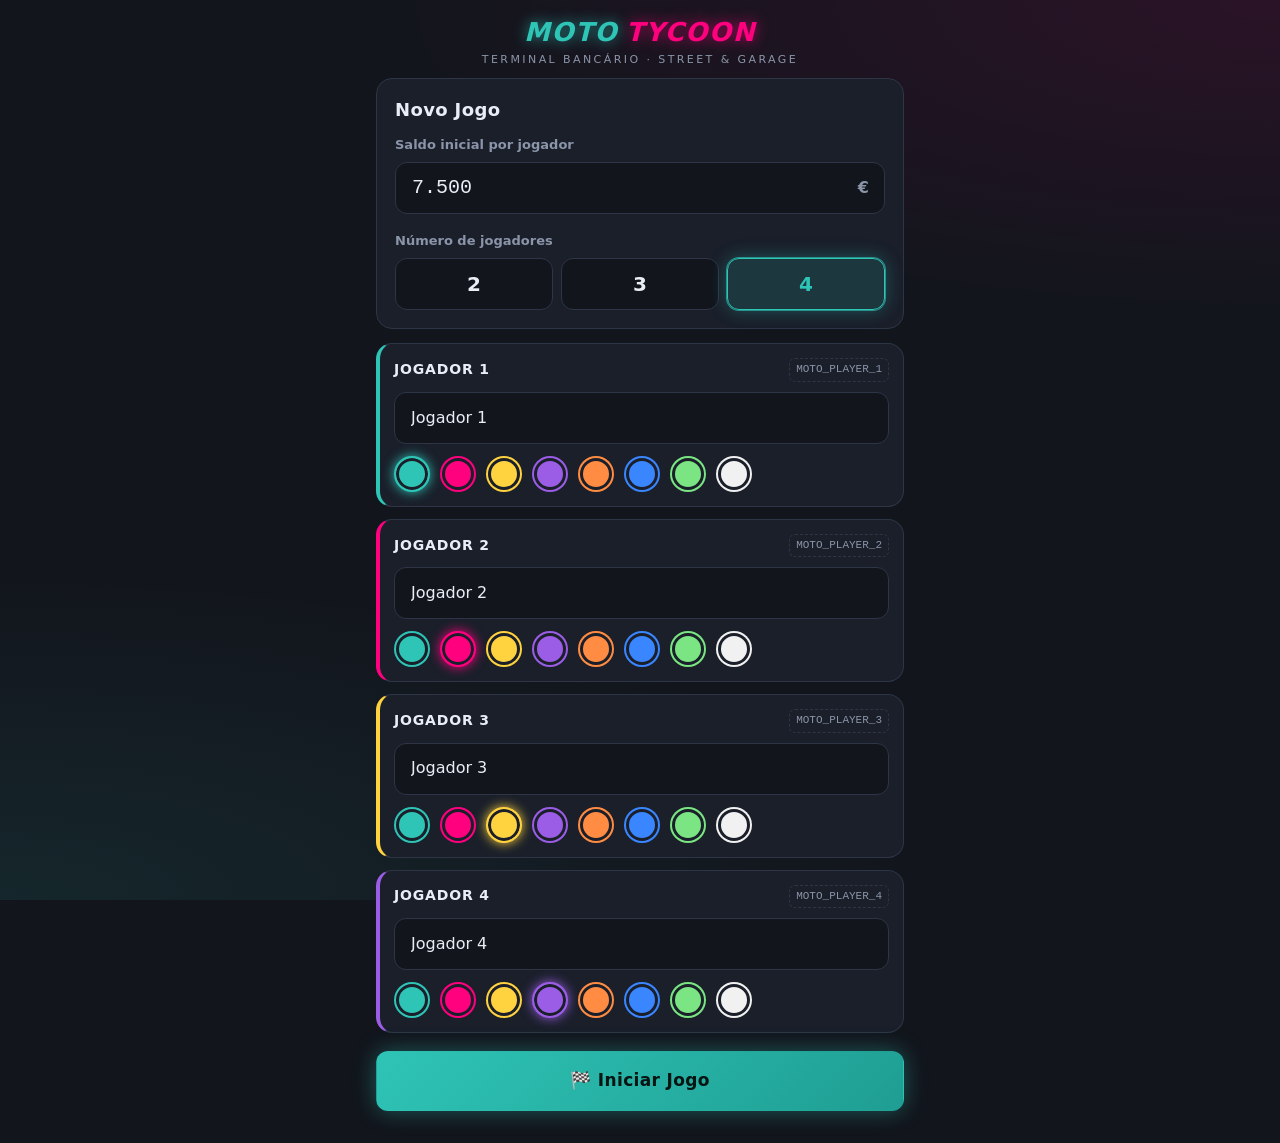
==== index.html @ 23cde9ef "First" ====
<!doctype html>
<html lang="pt-PT">
<head>
  <meta charset="utf-8">
  <meta name="viewport" content="width=device-width, initial-scale=1, viewport-fit=cover">
  <meta name="theme-color" content="#12151c">
  <meta name="apple-mobile-web-app-capable" content="yes">
  <meta name="apple-mobile-web-app-status-bar-style" content="black-translucent">
  <title>MOTO TYCOON · Banqueiro</title>
  <link rel="manifest" href="manifest.webmanifest">
  <link rel="icon" href="icon.svg" type="image/svg+xml">
  <link rel="stylesheet" href="style.css">
  <script src="vendor/html5-qrcode.min.js" defer></script>
  <script src="app.js" defer></script>
</head>
<body>
  <header class="topbar">
    <div class="brand">
      <span class="brand-title"><span class="brand-moto">MOTO</span><span class="brand-tycoon">TYCOON</span></span>
      <span class="brand-sub">Terminal Bancário · Street &amp; Garage</span>
    </div>
  </header>

  <!-- ============ CONFIGURAÇÃO DO JOGO ============ -->
  <main id="setupView" class="view" hidden>
    <section class="card">
      <h2 class="card-title">Novo Jogo</h2>
      <label class="field">
        <span class="field-label">Saldo inicial por jogador</span>
        <span class="input-money">
          <input id="setupBalance" type="text" inputmode="numeric" autocomplete="off" value="7.500">
          <span class="input-suffix">€</span>
        </span>
      </label>
      <div class="field">
        <span class="field-label">Número de jogadores</span>
        <div id="setupCount" class="segmented" role="radiogroup">
          <button type="button" data-count="2">2</button>
          <button type="button" data-count="3">3</button>
          <button type="button" data-count="4">4</button>
        </div>
      </div>
    </section>

    <div id="setupPlayers" class="setup-players"></div>

    <button id="startGameBtn" type="button" class="btn btn-primary btn-xl">🏁 Iniciar Jogo</button>
  </main>

  <!-- ============ JOGO ============ -->
  <main id="gameView" class="view" hidden>
    <nav class="tabs" role="tablist">
      <button type="button" class="tab" role="tab" data-tab="bank" aria-selected="true">🏦 Banco</button>
      <button type="button" class="tab" role="tab" data-tab="auction" aria-selected="false">🔨 Leilão</button>
      <button type="button" class="tab" role="tab" data-tab="history" aria-selected="false">📜 Histórico</button>
    </nav>

    <!-- Banco -->
    <section id="tab-bank" class="tab-panel" role="tabpanel">
      <button id="scanBtn" type="button" class="btn btn-scan">
        <span class="scan-icon" aria-hidden="true"></span>
        LER CARTÃO
      </button>

      <div id="playerGrid" class="player-grid"></div>

      <div class="section-head">
        <h3 class="section-title">Últimas transações</h3>
        <button type="button" class="link-btn" data-goto="history">Ver tudo →</button>
      </div>
      <ul id="recentLog" class="log"></ul>
    </section>

    <!-- Leilão -->
    <section id="tab-auction" class="tab-panel" role="tabpanel" hidden>
      <form id="auctionForm" class="card" autocomplete="off" onsubmit="return false">
        <h2 class="card-title">Calculadora de Venda / Leilão</h2>

        <label class="field">
          <span class="field-label">1 · Preço base da mota</span>
          <span class="input-money">
            <input id="aucBase" type="text" inputmode="numeric" placeholder="ex: 9.000">
            <span class="input-suffix">€</span>
          </span>
        </label>

        <fieldset class="field">
          <legend class="field-label">2 · Avaria 1</legend>
          <div id="aucDmg1" class="choice-grid cols-2"></div>
        </fieldset>

        <fieldset class="field">
          <legend class="field-label">3 · Avaria 2</legend>
          <div id="aucDmg2" class="choice-grid cols-2"></div>
        </fieldset>

        <fieldset class="field">
          <legend class="field-label">4 · Resultado dos dados no leilão</legend>
          <div id="aucMarket" class="choice-grid"></div>
        </fieldset>

        <div class="field">
          <span class="field-label">5 · Bónus / desconto extra (opcional)</span>
          <div class="stepper">
            <button type="button" class="btn btn-ghost" data-bonus-step="-5">−5</button>
            <span class="input-money">
              <input id="aucBonus" type="number" inputmode="numeric" step="5" min="-100" max="200" value="0">
              <span class="input-suffix">%</span>
            </span>
            <button type="button" class="btn btn-ghost" data-bonus-step="5">+5</button>
          </div>
          <div id="aucBonusPresets" class="chips"></div>
        </div>

        <div class="breakdown">
          <div><span>Preço base</span><strong id="bdBase">0 €</strong></div>
          <div><span>Avarias</span><strong id="bdDamage">0%</strong></div>
          <div><span>Valor ajustado</span><strong id="bdAdjusted">0 €</strong></div>
          <div><span>Leilão + bónus</span><strong id="bdFactor">× 1,00</strong></div>
        </div>
        <button id="aucClear" type="button" class="link-btn">Limpar calculadora</button>
      </form>

      <div class="result-card">
        <span class="result-label">Valor final de venda</span>
        <output id="aucFinal" class="result-value">0 €</output>
        <button id="aucCreditBtn" type="button" class="btn btn-primary btn-xl" disabled>
          📷 Creditar este Valor ao Jogador
        </button>
      </div>
    </section>

    <!-- Histórico -->
    <section id="tab-history" class="tab-panel" role="tabpanel" hidden>
      <div class="section-head">
        <h3 class="section-title">Histórico de transações</h3>
        <button id="undoBtn" type="button" class="btn btn-ghost btn-sm">↶ Anular última</button>
      </div>
      <ul id="fullLog" class="log"></ul>

      <button id="resetBtn" type="button" class="btn btn-danger btn-xl">⟲ Reiniciar Jogo</button>
    </section>
  </main>

  <!-- ============ FICHA DO JOGADOR ============ -->
  <dialog id="playerModal" class="sheet">
    <div class="sheet-head">
      <span id="pmPawn" class="pawn pawn-lg"></span>
      <div class="sheet-head-text">
        <h2 id="pmName"></h2>
        <small id="pmCode"></small>
      </div>
      <button type="button" class="icon-btn" data-close aria-label="Fechar">✕</button>
    </div>

    <div class="balance-box">
      <span class="balance-label">Saldo atual</span>
      <strong id="pmBalance" class="balance-value">0 €</strong>
      <span id="pmDelta" class="balance-delta"></span>
    </div>

    <div id="pmQuick" class="quick-actions"></div>

    <div class="custom-amount">
      <span class="field-label">Valor personalizado</span>
      <span class="input-money input-lg">
        <input id="pmAmount" type="text" inputmode="numeric" placeholder="0">
        <span class="input-suffix">€</span>
      </span>
      <div id="pmChips" class="chips chips-fill"></div>
      <input id="pmReason" class="input-plain" type="text" placeholder="Motivo (opcional) — ex: Compra de mota" maxlength="60">
      <div class="btn-row">
        <button id="pmSub" type="button" class="btn btn-minus btn-xl">− Subtrair</button>
        <button id="pmAdd" type="button" class="btn btn-plus btn-xl">+ Adicionar</button>
      </div>
    </div>
  </dialog>

  <!-- ============ SCANNER ============ -->
  <dialog id="scanModal" class="sheet">
    <div class="sheet-head">
      <div class="sheet-head-text">
        <h2 id="scanTitle">Ler Cartão</h2>
        <small id="scanSubtitle">Aponta a câmara para o QR Code do cartão</small>
      </div>
      <button type="button" class="icon-btn" data-close aria-label="Fechar">✕</button>
    </div>
    <div class="reader-wrap">
      <div id="reader"></div>
    </div>
    <p id="scanMsg" class="scan-msg"></p>
    <div class="manual-pick">
      <span class="field-label">Sem câmara? Escolhe o jogador manualmente:</span>
      <div id="scanManual" class="chips chips-fill"></div>
    </div>
  </dialog>

  <!-- ============ CONFIRMAÇÃO ============ -->
  <dialog id="confirmModal" class="sheet sheet-small">
    <form method="dialog">
      <h2 id="confirmTitle" class="confirm-title"></h2>
      <p id="confirmMsg" class="confirm-msg"></p>
      <div class="btn-row">
        <button value="cancel" class="btn btn-ghost btn-xl">Cancelar</button>
        <button id="confirmOk" value="ok" class="btn btn-danger btn-xl">Confirmar</button>
      </div>
    </form>
  </dialog>

  <div id="toast" class="toast" role="status" aria-live="polite"></div>
</body>
</html>
---- style.css ----
/* =========================================================
   MOTO TYCOON · Terminal Bancário — Dark Neon (mobile-first)
   ========================================================= */

:root {
  --bg: #12151c;
  --surface: #1a1f2a;
  --surface-2: #222937;
  --border: #2d3547;
  --text: #e9eef6;
  --muted: #8b95a9;

  --cyan: #2ec4b6;
  --cyan-soft: rgba(46, 196, 182, 0.14);
  --magenta: #ff007f;
  --magenta-soft: rgba(255, 0, 127, 0.14);

  --dmg-orange: #ff8c42;
  --dmg-yellow: #ffd23f;
  --dmg-red: #ff3b3b;

  --glow-cyan: 0 0 0 1px rgba(46, 196, 182, 0.65), 0 0 18px rgba(46, 196, 182, 0.35);
  --glow-magenta: 0 0 0 1px rgba(255, 0, 127, 0.65), 0 0 18px rgba(255, 0, 127, 0.35);

  --radius: 16px;
  --radius-sm: 12px;
  --gutter: 16px;
  --font: system-ui, -apple-system, "Segoe UI", Roboto, "Helvetica Neue", Arial, sans-serif;
  --font-num: ui-monospace, "SF Mono", "Cascadia Mono", "Roboto Mono", Menlo, Consolas, monospace;
}

* { box-sizing: border-box; }
[hidden] { display: none !important; }

html { -webkit-text-size-adjust: 100%; }

body {
  margin: 0;
  min-height: 100dvh;
  background:
    radial-gradient(120% 60% at 100% 0%, rgba(255, 0, 127, 0.10), transparent 60%),
    radial-gradient(120% 60% at 0% 100%, rgba(46, 196, 182, 0.10), transparent 60%),
    var(--bg);
  background-attachment: fixed;
  color: var(--text);
  font-family: var(--font);
  font-size: 16px;
  line-height: 1.4;
  -webkit-tap-highlight-color: transparent;
  padding-bottom: env(safe-area-inset-bottom);
}

button, input { font: inherit; color: inherit; }
button { cursor: pointer; }
h1, h2, h3 { margin: 0; }

/* ---------- Topbar ---------- */
.topbar {
  padding: calc(env(safe-area-inset-top) + 14px) var(--gutter) 10px;
  text-align: center;
}
.brand { display: flex; flex-direction: column; align-items: center; gap: 2px; }
.brand-title {
  font-size: 26px;
  font-weight: 900;
  font-style: italic;
  letter-spacing: 0.06em;
}
.brand-moto { color: var(--cyan); text-shadow: 0 0 14px rgba(46, 196, 182, 0.7); }
.brand-tycoon { color: var(--magenta); text-shadow: 0 0 14px rgba(255, 0, 127, 0.7); margin-left: 0.3em; }
.brand-sub {
  font-size: 11px;
  letter-spacing: 0.22em;
  text-transform: uppercase;
  color: var(--muted);
}

/* ---------- Layout ---------- */
.view {
  width: 100%;
  max-width: 560px;
  margin: 0 auto;
  padding: 0 var(--gutter) 32px;
}

.card {
  background: var(--surface);
  border: 1px solid var(--border);
  border-radius: var(--radius);
  padding: 18px;
  margin-bottom: 14px;
}
.card-title {
  font-size: 18px;
  margin-bottom: 14px;
  letter-spacing: 0.02em;
}

.section-head {
  display: flex;
  align-items: center;
  justify-content: space-between;
  gap: 12px;
  margin: 22px 0 10px;
}
.section-title {
  font-size: 13px;
  font-weight: 700;
  text-transform: uppercase;
  letter-spacing: 0.14em;
  color: var(--muted);
}

/* ---------- Fields ---------- */
.field { display: block; border: 0; padding: 0; margin: 0 0 18px; min-width: 0; }
.field:last-child { margin-bottom: 0; }
.field-label {
  display: block;
  font-size: 13px;
  font-weight: 600;
  color: var(--muted);
  margin-bottom: 8px;
  padding: 0;
}

.input-money {
  position: relative;
  display: flex;
  align-items: center;
  flex: 1;
}
.input-money input,
.input-plain {
  width: 100%;
  min-height: 52px;
  padding: 0 44px 0 16px;
  background: var(--bg);
  border: 1px solid var(--border);
  border-radius: var(--radius-sm);
  font-size: 20px;
  font-family: var(--font-num);
  font-variant-numeric: tabular-nums;
  outline: none;
  transition: border-color 0.15s, box-shadow 0.15s;
}
.input-plain { font-family: var(--font); font-size: 16px; padding-right: 16px; }
.input-money input:focus,
.input-plain:focus { border-color: var(--cyan); box-shadow: var(--glow-cyan); }
.input-suffix {
  position: absolute;
  right: 16px;
  color: var(--muted);
  font-weight: 700;
  pointer-events: none;
}
.input-lg input { min-height: 64px; font-size: 30px; text-align: center; padding-left: 44px; }

input[type="number"]::-webkit-inner-spin-button,
input[type="number"]::-webkit-outer-spin-button { -webkit-appearance: none; margin: 0; }
input[type="number"] { -moz-appearance: textfield; appearance: textfield; }

.shake { animation: shake 0.35s; }
@keyframes shake {
  20%, 60% { transform: translateX(-6px); }
  40%, 80% { transform: translateX(6px); }
}

/* ---------- Buttons ---------- */
.btn {
  display: inline-flex;
  align-items: center;
  justify-content: center;
  gap: 8px;
  min-height: 48px;
  padding: 0 18px;
  border: 1px solid var(--border);
  border-radius: var(--radius-sm);
  background: var(--surface-2);
  font-weight: 700;
  letter-spacing: 0.02em;
  transition: transform 0.08s, box-shadow 0.15s, background 0.15s, opacity 0.15s;
  user-select: none;
}
.btn:active { transform: scale(0.97); }
.btn:disabled { opacity: 0.35; pointer-events: none; }
.btn-xl { width: 100%; min-height: 60px; font-size: 17px; }
.btn-sm { min-height: 38px; padding: 0 12px; font-size: 14px; }

.btn-primary {
  background: linear-gradient(135deg, var(--cyan), #1f9e93);
  border-color: transparent;
  color: #061412;
  box-shadow: 0 0 22px rgba(46, 196, 182, 0.4);
}
.btn-plus {
  background: var(--cyan-soft);
  border-color: var(--cyan);
  color: var(--cyan);
}
.btn-minus {
  background: var(--magenta-soft);
  border-color: var(--magenta);
  color: var(--magenta);
}
.btn-danger {
  background: var(--magenta);
  border-color: transparent;
  color: #fff;
  box-shadow: 0 0 22px rgba(255, 0, 127, 0.35);
}
.btn-ghost { background: transparent; }

.btn-scan {
  width: 100%;
  min-height: 88px;
  margin: 6px 0 16px;
  font-size: 22px;
  letter-spacing: 0.12em;
  border: 2px solid var(--cyan);
  background: linear-gradient(135deg, rgba(46, 196, 182, 0.22), rgba(255, 0, 127, 0.16));
  box-shadow: var(--glow-cyan);
  animation: scan-pulse 2.4s ease-in-out infinite;
}
@keyframes scan-pulse {
  50% { box-shadow: 0 0 0 1px rgba(46, 196, 182, 0.9), 0 0 32px rgba(46, 196, 182, 0.55); }
}
.scan-icon {
  width: 30px;
  height: 30px;
  border-radius: 6px;
  background:
    linear-gradient(var(--cyan), var(--cyan)) top left / 10px 3px no-repeat,
    linear-gradient(var(--cyan), var(--cyan)) top left / 3px 10px no-repeat,
    linear-gradient(var(--cyan), var(--cyan)) top right / 10px 3px no-repeat,
    linear-gradient(var(--cyan), var(--cyan)) top right / 3px 10px no-repeat,
    linear-gradient(var(--cyan), var(--cyan)) bottom left / 10px 3px no-repeat,
    linear-gradient(var(--cyan), var(--cyan)) bottom left / 3px 10px no-repeat,
    linear-gradient(var(--cyan), var(--cyan)) bottom right / 10px 3px no-repeat,
    linear-gradient(var(--cyan), var(--cyan)) bottom right / 3px 10px no-repeat,
    linear-gradient(var(--magenta), var(--magenta)) center / 22px 2px no-repeat;
}

.icon-btn {
  width: 44px;
  height: 44px;
  flex: none;
  border: 1px solid var(--border);
  border-radius: 50%;
  background: var(--surface-2);
  font-size: 18px;
}
.link-btn {
  border: 0;
  background: none;
  padding: 6px 0;
  color: var(--cyan);
  font-weight: 600;
  font-size: 14px;
}

.btn-row { display: grid; grid-template-columns: 1fr 1fr; gap: 10px; }

/* ---------- Segmented & chips ---------- */
.segmented {
  display: grid;
  grid-template-columns: repeat(3, 1fr);
  gap: 8px;
}
.segmented button {
  min-height: 52px;
  border: 1px solid var(--border);
  border-radius: var(--radius-sm);
  background: var(--bg);
  font-size: 20px;
  font-weight: 800;
}
.segmented button[aria-checked="true"] {
  border-color: var(--cyan);
  color: var(--cyan);
  background: var(--cyan-soft);
  box-shadow: var(--glow-cyan);
}

.chips { display: flex; flex-wrap: wrap; gap: 8px; margin-top: 10px; }
.chips-fill > * { flex: 1 1 0; }
.chip {
  min-height: 44px;
  padding: 0 14px;
  border: 1px solid var(--border);
  border-radius: 999px;
  background: var(--surface-2);
  font-weight: 700;
  font-size: 14px;
  white-space: nowrap;
}
.chip:active { transform: scale(0.96); }
.chip.is-active { border-color: var(--cyan); color: var(--cyan); background: var(--cyan-soft); }
.chip-player { display: inline-flex; align-items: center; justify-content: center; gap: 8px; min-height: 52px; }

/* ---------- Tabs ---------- */
.tabs {
  position: sticky;
  top: 0;
  z-index: 5;
  display: grid;
  grid-template-columns: repeat(3, 1fr);
  gap: 6px;
  margin: 0 calc(var(--gutter) * -1) 14px;
  padding: 8px var(--gutter);
  background: rgba(18, 21, 28, 0.88);
  backdrop-filter: blur(10px);
  -webkit-backdrop-filter: blur(10px);
  border-bottom: 1px solid var(--border);
}
.tab {
  min-height: 46px;
  border: 1px solid transparent;
  border-radius: var(--radius-sm);
  background: transparent;
  color: var(--muted);
  font-weight: 700;
  font-size: 15px;
}
.tab[aria-selected="true"] {
  color: var(--text);
  background: var(--surface-2);
  border-color: var(--magenta);
  box-shadow: var(--glow-magenta);
}

/* ---------- Setup ---------- */
.setup-players { display: grid; gap: 12px; margin-bottom: 18px; }
.setup-player {
  background: var(--surface);
  border: 1px solid var(--border);
  border-left: 4px solid var(--pc, var(--cyan));
  border-radius: var(--radius);
  padding: 14px;
}
.setup-player-head {
  display: flex;
  align-items: center;
  justify-content: space-between;
  margin-bottom: 10px;
}
.setup-player-head strong { font-size: 14px; letter-spacing: 0.06em; }
.qr-tag {
  font-family: var(--font-num);
  font-size: 11px;
  color: var(--muted);
  border: 1px dashed var(--border);
  border-radius: 6px;
  padding: 3px 6px;
}
.swatches { display: flex; flex-wrap: wrap; gap: 10px; margin-top: 12px; }
.swatch {
  width: 36px;
  height: 36px;
  border-radius: 50%;
  border: 2px solid transparent;
  background: var(--sw);
  box-shadow: inset 0 0 0 3px var(--surface);
}
.swatch[aria-pressed="true"] { border-color: var(--sw); box-shadow: inset 0 0 0 3px var(--surface), 0 0 12px var(--sw); }

/* ---------- Pawn ---------- */
.pawn {
  display: inline-block;
  width: 14px;
  height: 14px;
  flex: none;
  border-radius: 50%;
  background: var(--pc, var(--cyan));
  box-shadow: 0 0 10px var(--pc, var(--cyan));
}
.pawn-lg { width: 22px; height: 22px; }

/* ---------- Player grid ---------- */
.player-grid {
  display: grid;
  grid-template-columns: 1fr 1fr;
  gap: 10px;
}
.player-card {
  display: flex;
  flex-direction: column;
  align-items: flex-start;
  gap: 8px;
  min-width: 0;
  padding: 14px;
  text-align: left;
  background: var(--surface);
  border: 1px solid var(--border);
  border-top: 3px solid var(--pc);
  border-radius: var(--radius);
  transition: transform 0.08s;
}
.player-card:active { transform: scale(0.97); }
.pc-top { display: flex; align-items: center; gap: 8px; width: 100%; min-width: 0; }
.pc-name {
  font-weight: 700;
  overflow: hidden;
  text-overflow: ellipsis;
  white-space: nowrap;
}
.pc-code { font-family: var(--font-num); font-size: 10px; color: var(--muted); }
.pc-balance {
  font-family: var(--font-num);
  font-variant-numeric: tabular-nums;
  font-size: 22px;
  font-weight: 800;
  color: var(--cyan);
}
.is-negative { color: var(--magenta) !important; }

/* ---------- Log ---------- */
.log { list-style: none; margin: 0; padding: 0; display: grid; gap: 8px; }
.log-item {
  display: grid;
  grid-template-columns: auto 1fr auto;
  align-items: center;
  gap: 10px;
  padding: 12px;
  background: var(--surface);
  border: 1px solid var(--border);
  border-left: 3px solid var(--border);
  border-radius: var(--radius-sm);
  font-size: 14px;
}
.log-item.credit { border-left-color: var(--cyan); }
.log-item.debit { border-left-color: var(--magenta); }
.log-item.system { color: var(--muted); font-style: italic; }
.log-item.undone { opacity: 0.45; }
.log-item.undone .log-text { text-decoration: line-through; }
.log-time { font-family: var(--font-num); font-size: 11px; color: var(--muted); }
.log-text { min-width: 0; overflow-wrap: anywhere; }
.log-text em { color: var(--muted); font-style: normal; }
.log-amount { font-family: var(--font-num); font-weight: 800; white-space: nowrap; }
.credit .log-amount { color: var(--cyan); }
.debit .log-amount { color: var(--magenta); }
.log-empty {
  padding: 18px;
  text-align: center;
  color: var(--muted);
  border: 1px dashed var(--border);
  border-radius: var(--radius-sm);
  font-size: 14px;
}

#tab-history .btn-danger { margin-top: 28px; }

/* ---------- Auction ---------- */
.choice-grid { display: grid; gap: 8px; }
.choice-grid.cols-2 { grid-template-columns: 1fr 1fr; }
.choice { position: relative; display: block; }
.choice input { position: absolute; opacity: 0; pointer-events: none; }
.choice-body {
  display: flex;
  flex-direction: column;
  justify-content: center;
  min-height: 60px;
  padding: 10px 12px 10px 30px;
  background: var(--bg);
  border: 1px solid var(--border);
  border-radius: var(--radius-sm);
  transition: border-color 0.15s, box-shadow 0.15s, background 0.15s;
}
.choice-body::before {
  content: "";
  position: absolute;
  left: 11px;
  top: 50%;
  width: 10px;
  height: 10px;
  margin-top: -5px;
  border-radius: 50%;
  background: var(--tone, var(--muted));
  box-shadow: 0 0 8px var(--tone, transparent);
}
.choice-title { font-weight: 700; font-size: 15px; }
.choice-sub { font-size: 12px; color: var(--muted); }
.choice input:checked + .choice-body {
  border-color: var(--tone, var(--cyan));
  background: color-mix(in srgb, var(--tone, var(--cyan)) 14%, var(--bg));
  box-shadow: 0 0 0 1px var(--tone, var(--cyan)), 0 0 14px color-mix(in srgb, var(--tone, var(--cyan)) 40%, transparent);
}
.choice input:focus-visible + .choice-body { outline: 2px solid var(--cyan); outline-offset: 2px; }
.tone-none { --tone: #6b7489; }
.tone-orange { --tone: var(--dmg-orange); }
.tone-yellow { --tone: var(--dmg-yellow); }
.tone-red { --tone: var(--dmg-red); }
.tone-weak { --tone: var(--magenta); }
.tone-fair { --tone: #8b95a9; }
.tone-hot { --tone: var(--cyan); }

.stepper { display: flex; gap: 8px; }
.stepper .btn { min-width: 64px; min-height: 52px; font-size: 18px; }
.stepper input { text-align: center; padding-left: 16px; }

.breakdown {
  display: grid;
  gap: 6px;
  margin-top: 20px;
  padding-top: 14px;
  border-top: 1px dashed var(--border);
  font-size: 14px;
}
.breakdown div { display: flex; justify-content: space-between; gap: 12px; color: var(--muted); }
.breakdown strong { color: var(--text); font-family: var(--font-num); }
#aucClear { margin-top: 10px; color: var(--muted); }

.result-card {
  position: sticky;
  bottom: calc(env(safe-area-inset-bottom) + 10px);
  z-index: 4;
  display: grid;
  gap: 4px;
  justify-items: center;
  padding: 14px 16px 16px;
  background: rgba(26, 31, 42, 0.94);
  backdrop-filter: blur(10px);
  -webkit-backdrop-filter: blur(10px);
  border: 1px solid var(--magenta);
  border-radius: var(--radius);
  box-shadow: var(--glow-magenta), 0 -10px 30px rgba(0, 0, 0, 0.5);
}
.result-label {
  font-size: 12px;
  font-weight: 700;
  letter-spacing: 0.2em;
  text-transform: uppercase;
  color: var(--magenta);
}
.result-value {
  font-family: var(--font-num);
  font-variant-numeric: tabular-nums;
  font-size: clamp(38px, 12vw, 54px);
  font-weight: 900;
  line-height: 1.1;
  color: var(--text);
  text-shadow: 0 0 18px rgba(255, 0, 127, 0.55);
  margin-bottom: 8px;
}
.pop { animation: pop 0.25s ease-out; }
@keyframes pop { 40% { transform: scale(1.06); } }

/* ---------- Dialogs (bottom sheets) ---------- */
dialog.sheet {
  width: 100%;
  max-width: 560px;
  max-height: 100dvh;
  margin: auto auto 0;
  padding: 18px var(--gutter) calc(env(safe-area-inset-bottom) + 18px);
  overflow-y: auto;
  overscroll-behavior: contain;
  background: var(--surface);
  color: var(--text);
  border: 1px solid var(--border);
  border-bottom: 0;
  border-radius: 22px 22px 0 0;
  box-shadow: 0 -10px 40px rgba(0, 0, 0, 0.6);
}
dialog.sheet[open] { animation: sheet-in 0.22s ease-out; }
dialog::backdrop { background: rgba(5, 7, 12, 0.78); backdrop-filter: blur(3px); }
@keyframes sheet-in { from { transform: translateY(40px); opacity: 0; } }

@media (min-width: 600px) {
  dialog.sheet { margin: auto; border-radius: 22px; border-bottom: 1px solid var(--border); max-height: 94dvh; }
}

.sheet-head { display: flex; align-items: center; gap: 12px; margin-bottom: 14px; }
.sheet-head-text { flex: 1; min-width: 0; }
.sheet-head-text h2 { font-size: 20px; overflow: hidden; text-overflow: ellipsis; white-space: nowrap; }
.sheet-head-text small { font-size: 13px; color: var(--muted); }
#pmCode { font-family: var(--font-num); font-size: 12px; }

.balance-box {
  position: relative;
  display: grid;
  justify-items: center;
  padding: 18px 12px 20px;
  margin-bottom: 14px;
  background: var(--bg);
  border: 1px solid var(--pc, var(--cyan));
  border-radius: var(--radius);
  box-shadow: 0 0 20px color-mix(in srgb, var(--pc, var(--cyan)) 30%, transparent);
  overflow: hidden;
}
.balance-label {
  font-size: 12px;
  font-weight: 700;
  letter-spacing: 0.2em;
  text-transform: uppercase;
  color: var(--muted);
}
.balance-value {
  font-family: var(--font-num);
  font-variant-numeric: tabular-nums;
  font-size: clamp(44px, 14vw, 64px);
  font-weight: 900;
  line-height: 1.15;
  color: var(--cyan);
  text-shadow: 0 0 20px rgba(46, 196, 182, 0.55);
}
.balance-value.is-negative { text-shadow: 0 0 20px rgba(255, 0, 127, 0.55); }
.balance-delta {
  position: absolute;
  right: 14px;
  top: 12px;
  font-family: var(--font-num);
  font-weight: 800;
  font-size: 18px;
  opacity: 0;
}
.balance-delta.up { color: var(--cyan); animation: delta-float 1.4s ease-out; }
.balance-delta.down { color: var(--magenta); animation: delta-float 1.4s ease-out; }
@keyframes delta-float {
  0% { opacity: 0; transform: translateY(12px); }
  15% { opacity: 1; transform: translateY(0); }
  75% { opacity: 1; }
  100% { opacity: 0; transform: translateY(-14px); }
}

.quick-actions {
  display: grid;
  grid-template-columns: repeat(3, 1fr);
  gap: 8px;
  margin-bottom: 18px;
}
.qa {
  display: flex;
  flex-direction: column;
  align-items: center;
  justify-content: center;
  gap: 4px;
  min-height: 84px;
  padding: 10px 6px;
  border-radius: var(--radius-sm);
  font-family: var(--font-num);
  font-size: 18px;
  font-weight: 900;
  text-align: center;
  transition: transform 0.08s;
}
.qa:active { transform: scale(0.95); }
.qa small { font-family: var(--font); font-size: 11px; font-weight: 600; line-height: 1.2; color: var(--muted); }
.qa.plus { background: var(--cyan-soft); border: 1px solid var(--cyan); color: var(--cyan); }
.qa.minus { background: var(--magenta-soft); border: 1px solid var(--magenta); color: var(--magenta); }

.custom-amount { display: grid; gap: 10px; }
.custom-amount .field-label { margin-bottom: 0; }
.custom-amount .chips { margin-top: 0; display: grid; grid-template-columns: repeat(5, 1fr); }
.custom-amount .chip { padding: 0 4px; }

/* Scanner */
.reader-wrap {
  position: relative;
  border-radius: var(--radius);
  overflow: hidden;
  background: #000;
  border: 1px solid var(--cyan);
  box-shadow: var(--glow-cyan);
}
#reader { width: 100%; min-height: 260px; }
#reader video { display: block; width: 100% !important; height: auto !important; object-fit: cover; }
.scan-msg { min-height: 1.4em; margin: 12px 0; text-align: center; color: var(--muted); font-size: 14px; }
.scan-msg.error { color: var(--magenta); font-weight: 600; }
.manual-pick { border-top: 1px dashed var(--border); padding-top: 14px; }

/* Confirm */
.sheet-small { max-width: 420px; }
.confirm-title { font-size: 20px; margin-bottom: 8px; }
.confirm-msg { color: var(--muted); margin: 0 0 18px; }

/* ---------- Toast ---------- */
.toast {
  position: fixed;
  left: 50%;
  top: calc(env(safe-area-inset-top) + 16px);
  z-index: 100;
  max-width: calc(100% - 32px);
  padding: 12px 18px;
  background: var(--surface-2);
  border: 1px solid var(--cyan);
  border-radius: 999px;
  box-shadow: var(--glow-cyan);
  font-weight: 600;
  font-size: 14px;
  text-align: center;
  opacity: 0;
  pointer-events: none;
  transform: translate(-50%, -20px);
  transition: opacity 0.2s, transform 0.2s;
}
.toast.show { opacity: 1; transform: translate(-50%, 0); }
.toast.error { border-color: var(--magenta); box-shadow: var(--glow-magenta); }

@media (prefers-reduced-motion: reduce) {
  *, *::before, *::after { animation: none !important; transition: none !important; }
}
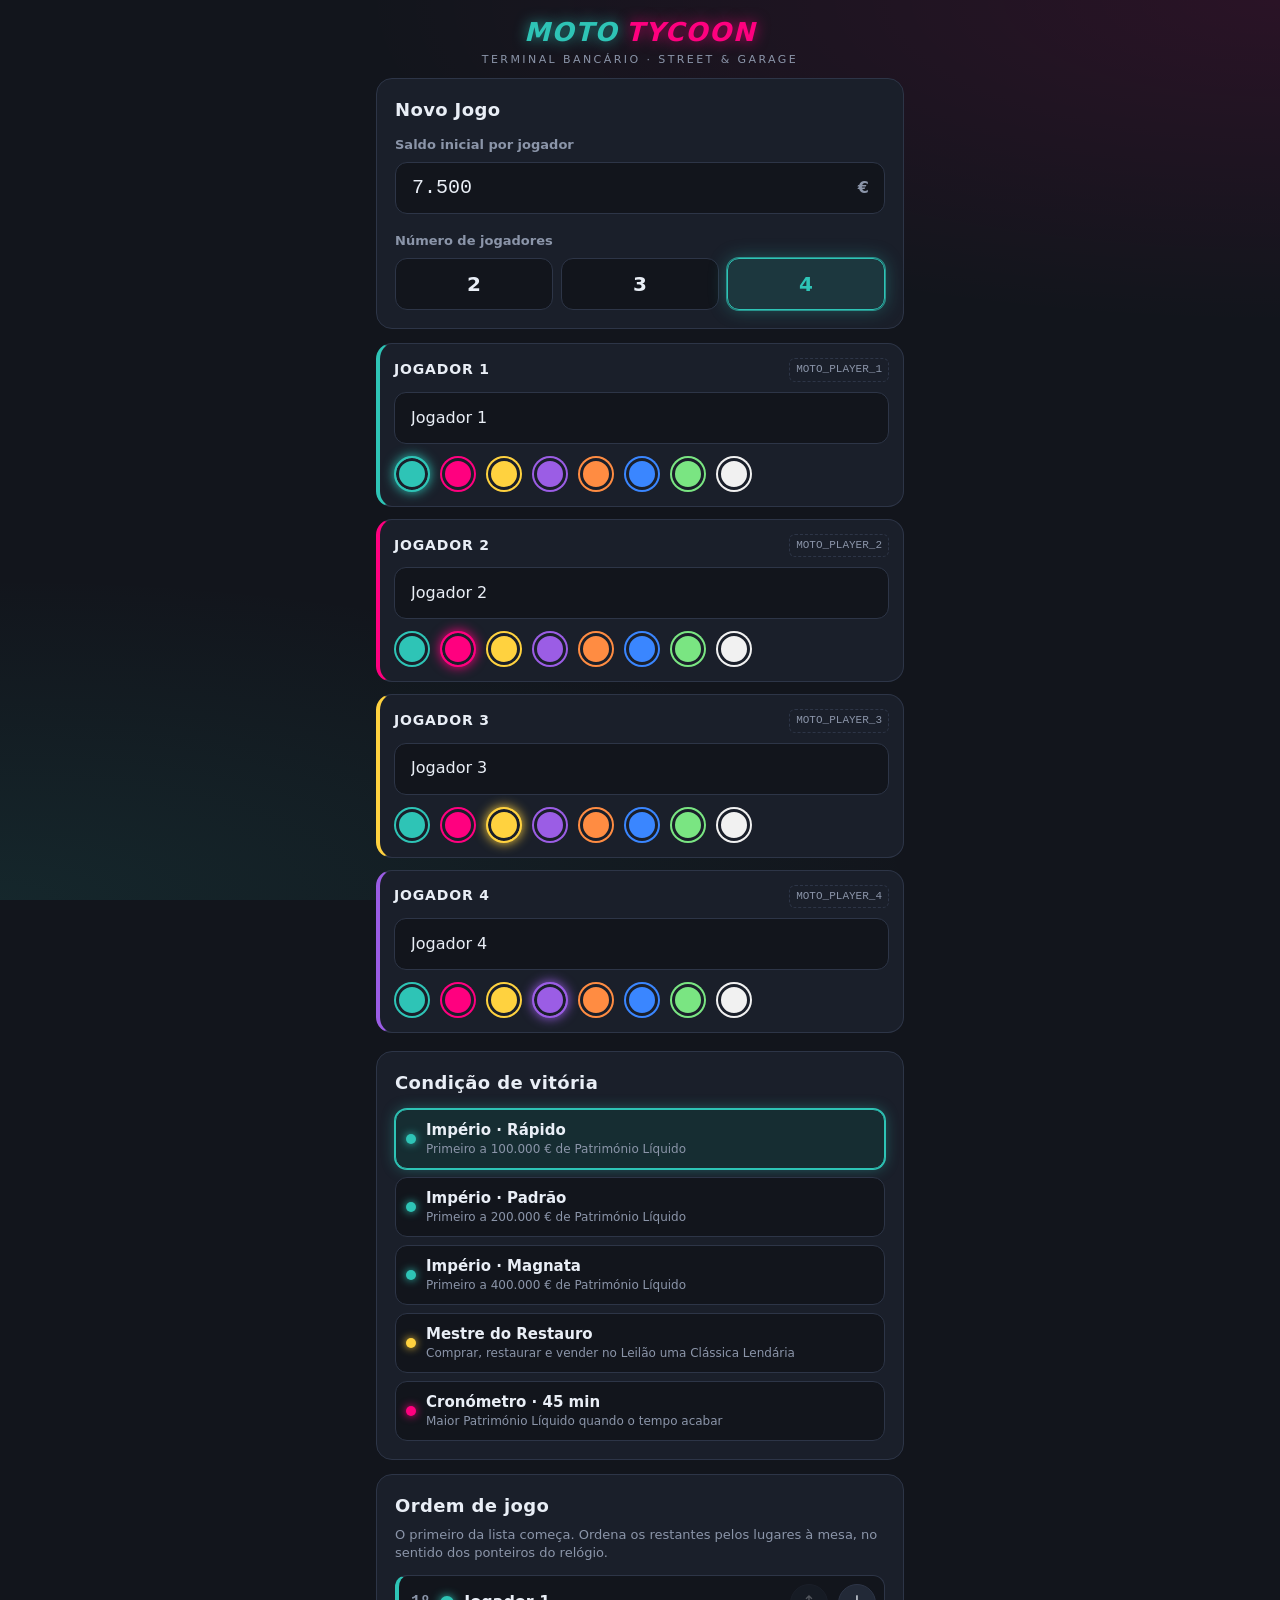
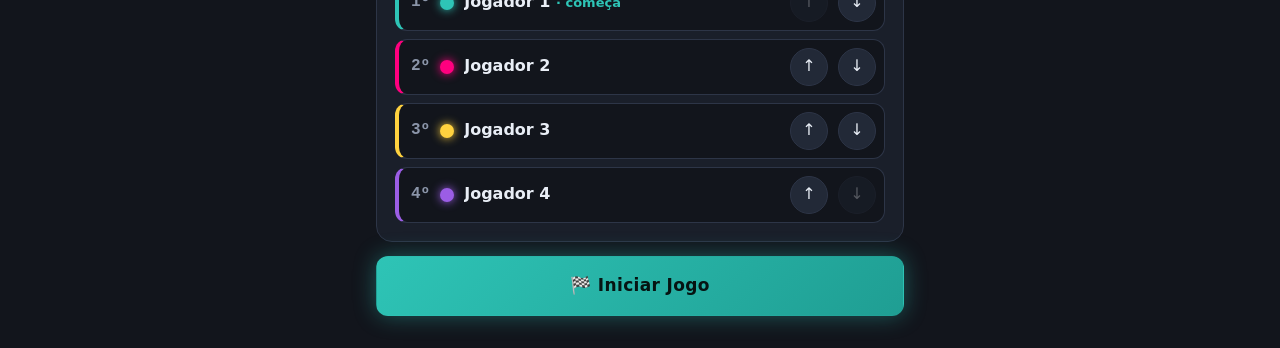
==== commit 35b3cac3: "Garagem digital, ordem de jogo e regras v2 na app do Banqueiro - Catálogo das 44 motas (data/motas.j" ====
--- a/index.html
+++ b/index.html
@@ -11,6 +11,7 @@
   <link rel="icon" href="icon.svg" type="image/svg+xml">
   <link rel="stylesheet" href="style.css">
   <script src="vendor/html5-qrcode.min.js" defer></script>
+  <script src="data/motas.js" defer></script>
   <script src="app.js" defer></script>
 </head>
 <body>
@@ -44,19 +45,60 @@
 
     <div id="setupPlayers" class="setup-players"></div>
 
+    <section class="card">
+      <h2 class="card-title">Condição de vitória</h2>
+      <div id="setupVictory" class="choice-grid"></div>
+    </section>
+
+    <section class="card">
+      <h2 class="card-title">Ordem de jogo</h2>
+      <p class="hint">O primeiro da lista começa. Ordena os restantes pelos lugares à mesa, no sentido dos ponteiros do relógio.</p>
+      <ol id="setupOrder" class="order-list"></ol>
+    </section>
+
     <button id="startGameBtn" type="button" class="btn btn-primary btn-xl">🏁 Iniciar Jogo</button>
   </main>
 
   <!-- ============ JOGO ============ -->
   <main id="gameView" class="view" hidden>
     <nav class="tabs" role="tablist">
-      <button type="button" class="tab" role="tab" data-tab="bank" aria-selected="true">🏦 Banco</button>
-      <button type="button" class="tab" role="tab" data-tab="auction" aria-selected="false">🔨 Leilão</button>
-      <button type="button" class="tab" role="tab" data-tab="history" aria-selected="false">📜 Histórico</button>
+      <button type="button" class="tab" role="tab" data-tab="bank" aria-selected="true"><span class="tab-ico" aria-hidden="true">🏦</span>Banco</button>
+      <button type="button" class="tab" role="tab" data-tab="apps" aria-selected="false"><span class="tab-ico" aria-hidden="true">📱</span>Apps</button>
+      <button type="button" class="tab" role="tab" data-tab="auction" aria-selected="false"><span class="tab-ico" aria-hidden="true">🔨</span>Leilão</button>
+      <button type="button" class="tab" role="tab" data-tab="rules" aria-selected="false"><span class="tab-ico" aria-hidden="true">📖</span>Regras</button>
+      <button type="button" class="tab" role="tab" data-tab="history" aria-selected="false"><span class="tab-ico" aria-hidden="true">📜</span>Histórico</button>
     </nav>
 
     <!-- Banco -->
     <section id="tab-bank" class="tab-panel" role="tabpanel">
+      <div id="turnCard" class="turn-card">
+        <div class="turn-meta">
+          <span id="turnRound" class="turn-round"></span>
+          <span id="victoryChip" class="victory-chip"></span>
+        </div>
+        <div id="timerBox" class="timer-box" hidden>
+          <span class="timer-label">⏱️ Tempo restante</span>
+          <strong id="timerValue" class="timer-value">45:00</strong>
+          <button id="timerToggle" type="button" class="btn btn-ghost btn-sm">⏸ Pausar</button>
+        </div>
+        <button id="turnPlayer" type="button" class="turn-player">
+          <span class="turn-label">Vez de</span>
+          <span class="turn-name"><span class="pawn pawn-lg"></span><span id="turnName"></span></span>
+          <span id="turnStatus" class="status-badges"></span>
+          <span id="turnNext" class="turn-next"></span>
+        </button>
+        <ul id="turnAlerts" class="turn-alerts"></ul>
+        <div class="turn-tools">
+          <button type="button" class="btn btn-sm" data-turn-tool="partida">🏁 Partida</button>
+          <button type="button" class="btn btn-sm" data-turn-tool="race">🏎️ Corrida</button>
+          <button type="button" class="btn btn-sm" data-turn-tool="stop">🚔 Op. Stop</button>
+        </div>
+        <div class="turn-actions">
+          <button id="turnBack" type="button" class="btn btn-ghost" aria-label="Voltar ao jogador anterior">↶</button>
+          <button id="turnNextBtn" type="button" class="btn btn-primary">Próximo jogador ▶</button>
+        </div>
+      </div>
+
       <button id="scanBtn" type="button" class="btn btn-scan">
         <span class="scan-icon" aria-hidden="true"></span>
         LER CARTÃO
@@ -64,6 +106,8 @@
 
       <div id="playerGrid" class="player-grid"></div>
 
+      <button id="bankTransferBtn" type="button" class="btn btn-xl btn-transfer">⇄ Transferência entre jogadores</button>
+
       <div class="section-head">
         <h3 class="section-title">Últimas transações</h3>
         <button type="button" class="link-btn" data-goto="history">Ver tudo →</button>
@@ -71,18 +115,29 @@
       <ul id="recentLog" class="log"></ul>
     </section>
 
+    <!-- Apps -->
+    <section id="tab-apps" class="tab-panel" role="tabpanel" hidden>
+      <p class="hint hint-top">Cada casa de App tem uma vaga única. Os contratos descontam 1 volta sempre que o dono passa na Partida.</p>
+      <div id="appSlots" class="app-slots"></div>
+    </section>
+
     <!-- Leilão -->
     <section id="tab-auction" class="tab-panel" role="tabpanel" hidden>
+      <div id="aucCtx" class="auc-ctx" hidden></div>
       <form id="auctionForm" class="card" autocomplete="off" onsubmit="return false">
-        <h2 class="card-title">Calculadora de Venda / Leilão</h2>
-
-        <label class="field">
-          <span class="field-label">1 · Preço base da mota</span>
-          <span class="input-money">
-            <input id="aucBase" type="text" inputmode="numeric" placeholder="ex: 9.000">
-            <span class="input-suffix">€</span>
-          </span>
-        </label>
+        <h2 class="card-title">Venda no Leilão</h2>
+
+        <div class="field">
+          <span class="field-label">1 · Mota à venda</span>
+          <button id="aucPickMoto" type="button" class="moto-pick"></button>
+          <label class="field-sub">
+            <span>ou escreve o Valor de Venda da carta</span>
+            <span class="input-money">
+              <input id="aucBase" type="text" inputmode="numeric" placeholder="ex: 11.500">
+              <span class="input-suffix">€</span>
+            </span>
+          </label>
+        </div>
 
         <fieldset class="field">
           <legend class="field-label">2 · Avaria 1</legend>
@@ -95,38 +150,103 @@
         </fieldset>
 
         <fieldset class="field">
-          <legend class="field-label">4 · Resultado dos dados no leilão</legend>
+          <legend class="field-label">4 · Resultado dos 5 dados (sem relançamentos)</legend>
           <div id="aucMarket" class="choice-grid"></div>
         </fieldset>
 
-        <div class="field">
-          <span class="field-label">5 · Bónus / desconto extra (opcional)</span>
-          <div class="stepper">
-            <button type="button" class="btn btn-ghost" data-bonus-step="-5">−5</button>
-            <span class="input-money">
-              <input id="aucBonus" type="number" inputmode="numeric" step="5" min="-100" max="200" value="0">
-              <span class="input-suffix">%</span>
-            </span>
-            <button type="button" class="btn btn-ghost" data-bonus-step="5">+5</button>
-          </div>
-          <div id="aucBonusPresets" class="chips"></div>
-        </div>
-
         <div class="breakdown">
-          <div><span>Preço base</span><strong id="bdBase">0 €</strong></div>
+          <div><span>Valor de Venda</span><strong id="bdBase">0 €</strong></div>
           <div><span>Avarias</span><strong id="bdDamage">0%</strong></div>
           <div><span>Valor ajustado</span><strong id="bdAdjusted">0 €</strong></div>
-          <div><span>Leilão + bónus</span><strong id="bdFactor">× 1,00</strong></div>
+          <div><span>Resultado dos dados</span><strong id="bdFactor">× 1,00</strong></div>
         </div>
         <button id="aucClear" type="button" class="link-btn">Limpar calculadora</button>
       </form>
 
       <div class="result-card">
-        <span class="result-label">Valor final de venda</span>
+        <span class="result-label">Valor base do leilão</span>
         <output id="aucFinal" class="result-value">0 €</output>
-        <button id="aucCreditBtn" type="button" class="btn btn-primary btn-xl" disabled>
-          📷 Creditar este Valor ao Jogador
-        </button>
+        <p class="result-hint">Os outros jogadores podem licitar a partir deste valor. Se ninguém licitar, o Banco compra por este valor.</p>
+        <div class="btn-row">
+          <button id="aucBankBtn" type="button" class="btn btn-primary" disabled>🏦 Vendida ao Banco</button>
+          <button id="aucPlayerBtn" type="button" class="btn btn-plus" disabled>🤝 Vendida a jogador</button>
+        </div>
+      </div>
+    </section>
+
+    <!-- Regras -->
+    <section id="tab-rules" class="tab-panel" role="tabpanel" hidden>
+      <a class="btn btn-primary btn-xl" href="regras.html" target="_blank" rel="noopener">📖 Abrir o Manual de Regras completo</a>
+
+      <h3 class="section-title ref-title">Partida (por volta)</h3>
+      <div class="card ref-card">
+        <p><strong>1.000 €</strong> + <strong>10%</strong> do rendimento nas Apps de cada mota (com desconto das avarias) + <strong>rendimento das motas nas Apps</strong> + bónus das Clássicas.</p>
+        <p class="ref-small">Bónus das Clássicas: Normal +100 € · Rara +250 € · Épica +500 € · Lendária +1.000 €. As Clássicas rendem +20% nas Apps.</p>
+      </div>
+
+      <h3 class="section-title ref-title">Reparação na Oficina</h3>
+      <div class="table-scroll">
+        <table class="ref-table">
+          <thead><tr><th>Raridade</th><th class="t-orange">Estética</th><th class="t-yellow">Moderada</th><th class="t-red">Crítica</th></tr></thead>
+          <tbody>
+            <tr><th>Normal</th><td>150 €</td><td>400 €</td><td>1.000 €</td></tr>
+            <tr><th>Rara</th><td>400 €</td><td>1.000 €</td><td>2.500 €</td></tr>
+            <tr><th>Épica</th><td>1.000 €</td><td>2.500 €</td><td>6.000 €</td></tr>
+            <tr><th>Lendária</th><td>3.000 €</td><td>8.000 €</td><td>20.000 €</td></tr>
+          </tbody>
+        </table>
+      </div>
+      <p class="ref-small">Efeito no valor: Estética −10% · Moderada −25% · Crítica −50% (somam-se). Rendimento nas Apps: Moderada −50% · Crítica = mota parada.</p>
+
+      <h3 class="section-title ref-title">Multas da Operação Stop (por avaria)</h3>
+      <div class="table-scroll">
+        <table class="ref-table">
+          <thead><tr><th>Raridade</th><th class="t-orange">Estética</th><th class="t-yellow">Moderada</th><th class="t-red">Crítica</th></tr></thead>
+          <tbody>
+            <tr><th>Normal</th><td>75 €</td><td>200 €</td><td>500 €</td></tr>
+            <tr><th>Rara</th><td>200 €</td><td>500 €</td><td>1.250 €</td></tr>
+            <tr><th>Épica</th><td>500 €</td><td>1.250 €</td><td>3.000 €</td></tr>
+            <tr><th>Lendária</th><td>1.500 €</td><td>4.000 €</td><td>10.000 €</td></tr>
+          </tbody>
+        </table>
+      </div>
+      <p class="ref-small">Todas as motas (garagem e Apps). Cada Clássica ignora 1 avaria. Carta apreendida: multas a dobrar. Habeas Corpus cancela a multa toda.</p>
+
+      <h3 class="section-title ref-title">Corrida Ilegal</h3>
+      <div class="table-scroll">
+        <table class="ref-table">
+          <thead><tr><th>Mota</th><th>Dados</th><th>Relanç.</th><th>Máx. vs Banco</th></tr></thead>
+          <tbody>
+            <tr><th>Normal</th><td>5</td><td>0</td><td>1.000 €</td></tr>
+            <tr><th>Rara</th><td>5</td><td>1</td><td>3.000 €</td></tr>
+            <tr><th>Épica</th><td>6</td><td>1</td><td>8.000 €</td></tr>
+            <tr><th>Lendária</th><td>6</td><td>2</td><td>20.000 €</td></tr>
+          </tbody>
+        </table>
+      </div>
+      <div class="card ref-card">
+        <p><strong>Mãos:</strong> Carta Alta &lt; Par &lt; Dois Pares &lt; Trio &lt; Full House &lt; Sequência &lt; Quadra &lt; Poker.</p>
+        <p><strong>Empate:</strong> maior soma dos 5 dados; se igual, aposta anulada.</p>
+        <p><strong>Prémio:</strong> até Dois Pares → a aposta · Trio/Full → aposta + 1.000 € do Banco · Sequência/Quadra/Poker → o dobro (o Banco paga a outra metade).</p>
+        <p><strong>Contra o Banco:</strong> o Banco joga com os mesmos dados da mota do jogador. Contra jogadores: aposta igual, nunca acima do saldo de nenhum.</p>
+        <p><strong>Dado da Polícia</strong> (cada jogador, no fim): 1 → interceção · 2 → 1 avaria · 3–6 → nada. Disputa de vaga: só quem desafia.</p>
+      </div>
+
+      <h3 class="section-title ref-title">Polícia</h3>
+      <div class="card ref-card">
+        <p><strong>Entregar-se:</strong> motas das Apps voltam à garagem, 1 turno sem jogar, carta apreendida 2 turnos.</p>
+        <p><strong>Fugir:</strong> 4–6 escapa (+1 avaria Estética) · 1–3 igual a entregar-se e a mota fica apreendida (resgate 20%).</p>
+        <p><strong>Reincidência</strong> (sem carta): 2 turnos sem jogar, carta 4 turnos, resgate 40%, multas Stop a dobrar.</p>
+      </div>
+
+      <h3 class="section-title ref-title">Disputa de vaga nas Apps</h3>
+      <div class="card ref-card">
+        <p>Pagar ao dono <strong>10% do rendimento</strong> da mota na vaga, ou correr (só com mota sem Crítica na garagem). Quem desafia e perde paga os 10%. Quem desafia e ganha expulsa o dono.</p>
+      </div>
+
+      <h3 class="section-title ref-title">Falência</h3>
+      <div class="card ref-card">
+        <p>Vender ao Banco por <strong>50% do Preço de Aquisição</strong> (com desconto das avarias), ou Leilão de Falência com valor base = o <strong>maior</strong> entre a dívida e esse preço.</p>
       </div>
     </section>
 
@@ -136,6 +256,7 @@
         <h3 class="section-title">Histórico de transações</h3>
         <button id="undoBtn" type="button" class="btn btn-ghost btn-sm">↶ Anular última</button>
       </div>
+      <p class="hint">"Anular" repõe saldos. Para corrigir a garagem (motas, avarias, Apps), usa a ficha da mota.</p>
       <ul id="fullLog" class="log"></ul>
 
       <button id="resetBtn" type="button" class="btn btn-danger btn-xl">⟲ Reiniciar Jogo</button>
@@ -153,27 +274,162 @@
       <button type="button" class="icon-btn" data-close aria-label="Fechar">✕</button>
     </div>
 
-    <div class="balance-box">
-      <span class="balance-label">Saldo atual</span>
-      <strong id="pmBalance" class="balance-value">0 €</strong>
-      <span id="pmDelta" class="balance-delta"></span>
-    </div>
-
-    <div id="pmQuick" class="quick-actions"></div>
+    <div id="pmStatus" class="pm-status"></div>
+
+    <div class="sub-tabs" role="tablist">
+      <button type="button" class="sub-tab" data-pm-tab="money" aria-selected="true">💰 Saldo</button>
+      <button type="button" class="sub-tab" data-pm-tab="garage" aria-selected="false">🏍️ Garagem <span id="pmGarageCount"></span></button>
+    </div>
+
+    <div id="pmPanelMoney">
+      <div class="balance-box">
+        <span class="balance-label">Saldo atual</span>
+        <strong id="pmBalance" class="balance-value">0 €</strong>
+        <span id="pmPatrimony" class="balance-sub"></span>
+        <span id="pmDelta" class="balance-delta"></span>
+      </div>
+
+      <div class="tool-row">
+        <button type="button" class="btn" data-pm-tool="partida">🏁 Partida</button>
+        <button type="button" class="btn" data-pm-tool="stop">🚔 Op. Stop</button>
+        <button type="button" class="btn" data-pm-tool="race">🏎️ Corrida</button>
+      </div>
+
+      <span class="field-label">Cartas de Sorte / Azar</span>
+      <div id="pmQuick" class="quick-actions"></div>
+
+      <div class="custom-amount">
+        <span class="field-label">Valor personalizado</span>
+        <span class="input-money input-lg">
+          <input id="pmAmount" type="text" inputmode="numeric" placeholder="0">
+          <span class="input-suffix">€</span>
+        </span>
+        <div id="pmChips" class="chips chips-fill"></div>
+        <input id="pmReason" class="input-plain" type="text" placeholder="Motivo (opcional) — ex: Compra de mota" maxlength="60">
+        <div class="btn-row">
+          <button id="pmSub" type="button" class="btn btn-minus btn-xl">− Subtrair</button>
+          <button id="pmAdd" type="button" class="btn btn-plus btn-xl">+ Adicionar</button>
+        </div>
+        <button id="pmTransfer" type="button" class="btn btn-xl btn-transfer">⇄ Transferir para outro jogador</button>
+      </div>
+    </div>
+
+    <div id="pmPanelGarage" hidden>
+      <div class="garage-summary">
+        <div><span>Motas</span><strong id="gsCount">0</strong></div>
+        <div><span>Valor das motas</span><strong id="gsValue">0 €</strong></div>
+        <div><span>Património</span><strong id="gsPatrimony">0 €</strong></div>
+      </div>
+      <button id="pmAddMoto" type="button" class="btn btn-primary btn-xl">＋ Adicionar mota</button>
+      <ul id="pmGarage" class="moto-list garage-list"></ul>
+      <button id="pmEliminate" type="button" class="btn btn-danger btn-xl" hidden>☠️ Eliminar jogador (falência)</button>
+    </div>
+  </dialog>
+
+  <!-- ============ FICHA DA MOTA ============ -->
+  <dialog id="motoSheet" class="sheet">
+    <div class="sheet-head">
+      <div class="sheet-head-text">
+        <h2 id="msName"></h2>
+        <small id="msOwner"></small>
+      </div>
+      <button type="button" class="icon-btn" data-close aria-label="Fechar">✕</button>
+    </div>
+    <div id="msBody"></div>
+  </dialog>
+
+  <!-- ============ PARTIDA ============ -->
+  <dialog id="partidaSheet" class="sheet">
+    <div class="sheet-head">
+      <div class="sheet-head-text">
+        <h2>🏁 Passou na Partida</h2>
+        <small id="ptPlayer"></small>
+      </div>
+      <button type="button" class="icon-btn" data-close aria-label="Fechar">✕</button>
+    </div>
+    <div id="ptBody"></div>
+  </dialog>
+
+  <!-- ============ OPERAÇÃO STOP ============ -->
+  <dialog id="stopSheet" class="sheet">
+    <div class="sheet-head">
+      <div class="sheet-head-text">
+        <h2>🚔 Operação Stop</h2>
+        <small id="stPlayer"></small>
+      </div>
+      <button type="button" class="icon-btn" data-close aria-label="Fechar">✕</button>
+    </div>
+    <div id="stBody"></div>
+  </dialog>
+
+  <!-- ============ CORRIDA ============ -->
+  <dialog id="raceSheet" class="sheet">
+    <div class="sheet-head">
+      <div class="sheet-head-text">
+        <h2 id="rcTitle">🏎️ Corrida Ilegal</h2>
+        <small id="rcSubtitle"></small>
+      </div>
+      <button type="button" class="icon-btn" data-close aria-label="Fechar">✕</button>
+    </div>
+    <div id="rcBody"></div>
+  </dialog>
+
+  <!-- ============ ALOCAR NUMA APP ============ -->
+  <dialog id="allocSheet" class="sheet">
+    <div class="sheet-head">
+      <div class="sheet-head-text">
+        <h2>📱 Alocar mota numa App</h2>
+        <small>Escolhe a vaga, a mota e o resultado do dado do contrato</small>
+      </div>
+      <button type="button" class="icon-btn" data-close aria-label="Fechar">✕</button>
+    </div>
+    <div id="alBody"></div>
+  </dialog>
+
+  <!-- ============ TRANSFERÊNCIA ============ -->
+  <dialog id="transferModal" class="sheet">
+    <div class="sheet-head">
+      <div class="sheet-head-text">
+        <h2>⇄ Transferência</h2>
+        <small id="trSubtitle">Dinheiro de um jogador para outro</small>
+      </div>
+      <button type="button" class="icon-btn" data-close aria-label="Fechar">✕</button>
+    </div>
+
+    <div class="field">
+      <span class="field-label">Quem paga</span>
+      <div id="trFrom" class="chips chips-fill"></div>
+    </div>
+    <div class="field">
+      <span class="field-label">Quem recebe</span>
+      <div id="trTo" class="chips chips-fill"></div>
+    </div>
 
     <div class="custom-amount">
-      <span class="field-label">Valor personalizado</span>
+      <span class="field-label">Valor</span>
       <span class="input-money input-lg">
-        <input id="pmAmount" type="text" inputmode="numeric" placeholder="0">
+        <input id="trAmount" type="text" inputmode="numeric" placeholder="0">
         <span class="input-suffix">€</span>
       </span>
-      <div id="pmChips" class="chips chips-fill"></div>
-      <input id="pmReason" class="input-plain" type="text" placeholder="Motivo (opcional) — ex: Compra de mota" maxlength="60">
-      <div class="btn-row">
-        <button id="pmSub" type="button" class="btn btn-minus btn-xl">− Subtrair</button>
-        <button id="pmAdd" type="button" class="btn btn-plus btn-xl">+ Adicionar</button>
-      </div>
-    </div>
+      <div id="trChips" class="chips chips-fill"></div>
+      <div id="trReasons" class="chips"></div>
+      <input id="trReason" class="input-plain" type="text" placeholder="Motivo (opcional)" maxlength="60">
+      <p id="trSummary" class="tr-summary"></p>
+      <button id="trConfirm" type="button" class="btn btn-primary btn-xl">Confirmar transferência</button>
+    </div>
+  </dialog>
+
+  <!-- ============ ESCOLHER MOTA ============ -->
+  <dialog id="motoModal" class="sheet sheet-tall">
+    <div class="sheet-head">
+      <div class="sheet-head-text">
+        <h2>Escolher mota</h2>
+        <small>Escreve o número da carta ou parte do nome</small>
+      </div>
+      <button type="button" class="icon-btn" data-close aria-label="Fechar">✕</button>
+    </div>
+    <input id="motoSearch" class="input-plain moto-search" type="search" placeholder="ex: 40 ou bimota" autocomplete="off" enterkeyhint="search">
+    <ul id="motoList" class="moto-list"></ul>
   </dialog>
 
   <!-- ============ SCANNER ============ -->
@@ -193,6 +449,14 @@
       <span class="field-label">Sem câmara? Escolhe o jogador manualmente:</span>
       <div id="scanManual" class="chips chips-fill"></div>
     </div>
+  </dialog>
+
+  <!-- ============ ESCOLHA ============ -->
+  <dialog id="choiceModal" class="sheet sheet-small">
+    <h2 id="choiceTitle" class="confirm-title"></h2>
+    <p id="choiceMsg" class="confirm-msg"></p>
+    <div id="choiceList" class="choice-list"></div>
+    <button type="button" class="btn btn-ghost btn-xl" data-close>Cancelar</button>
   </dialog>
 
   <!-- ============ CONFIRMAÇÃO ============ -->
--- a/style.css
+++ b/style.css
@@ -303,8 +303,8 @@
   top: 0;
   z-index: 5;
   display: grid;
-  grid-template-columns: repeat(3, 1fr);
-  gap: 6px;
+  grid-template-columns: repeat(5, 1fr);
+  gap: 4px;
   margin: 0 calc(var(--gutter) * -1) 14px;
   padding: 8px var(--gutter);
   background: rgba(18, 21, 28, 0.88);
@@ -313,14 +313,21 @@
   border-bottom: 1px solid var(--border);
 }
 .tab {
-  min-height: 46px;
+  display: flex;
+  flex-direction: column;
+  align-items: center;
+  justify-content: center;
+  gap: 2px;
+  min-height: 52px;
+  padding: 4px 2px;
   border: 1px solid transparent;
   border-radius: var(--radius-sm);
   background: transparent;
   color: var(--muted);
   font-weight: 700;
-  font-size: 15px;
-}
+  font-size: 12px;
+}
+.tab-ico { font-size: 18px; line-height: 1; }
 .tab[aria-selected="true"] {
   color: var(--text);
   background: var(--surface-2);
@@ -492,10 +499,6 @@
 .tone-weak { --tone: var(--magenta); }
 .tone-fair { --tone: #8b95a9; }
 .tone-hot { --tone: var(--cyan); }
-
-.stepper { display: flex; gap: 8px; }
-.stepper .btn { min-width: 64px; min-height: 52px; font-size: 18px; }
-.stepper input { text-align: center; padding-left: 16px; }
 
 .breakdown {
   display: grid;
@@ -695,6 +698,441 @@
 .toast.show { opacity: 1; transform: translate(-50%, 0); }
 .toast.error { border-color: var(--magenta); box-shadow: var(--glow-magenta); }
 
+/* ---------- Ordem de jogo (configuração) ---------- */
+.hint { margin: -6px 0 12px; color: var(--muted); font-size: 13px; }
+.order-list { list-style: none; margin: 0; padding: 0; display: grid; gap: 8px; }
+.order-item {
+  display: flex;
+  align-items: center;
+  gap: 10px;
+  padding: 8px 8px 8px 12px;
+  background: var(--bg);
+  border: 1px solid var(--border);
+  border-left: 4px solid var(--pc);
+  border-radius: var(--radius-sm);
+}
+.order-pos { font-family: var(--font-num); font-weight: 800; color: var(--muted); min-width: 2ch; }
+.order-name { flex: 1; min-width: 0; font-weight: 700; overflow: hidden; text-overflow: ellipsis; white-space: nowrap; }
+.order-name em { color: var(--cyan); font-style: normal; font-weight: 600; font-size: 13px; }
+.icon-btn-sm { width: 38px; height: 38px; font-size: 16px; }
+.icon-btn:disabled { opacity: 0.3; pointer-events: none; }
+
+/* ---------- Vez de jogar ---------- */
+.turn-card {
+  display: grid;
+  gap: 10px;
+  margin-bottom: 14px;
+  padding: 14px;
+  background: var(--surface);
+  border: 1px solid var(--pc, var(--border));
+  border-radius: var(--radius);
+  box-shadow: 0 0 22px color-mix(in srgb, var(--pc, var(--cyan)) 25%, transparent);
+}
+.turn-meta { display: flex; align-items: center; justify-content: space-between; gap: 8px; flex-wrap: wrap; }
+.turn-round {
+  font-size: 12px;
+  font-weight: 800;
+  letter-spacing: 0.16em;
+  text-transform: uppercase;
+  color: var(--muted);
+}
+.victory-chip {
+  padding: 4px 10px;
+  border: 1px solid var(--border);
+  border-radius: 999px;
+  font-size: 12px;
+  font-weight: 700;
+  color: var(--dmg-yellow);
+}
+.turn-player {
+  display: grid;
+  justify-items: start;
+  gap: 2px;
+  padding: 0;
+  border: 0;
+  background: none;
+  text-align: left;
+}
+.turn-label { font-size: 12px; font-weight: 700; color: var(--muted); text-transform: uppercase; letter-spacing: 0.14em; }
+.turn-name {
+  display: flex;
+  align-items: center;
+  gap: 10px;
+  max-width: 100%;
+  font-size: 26px;
+  font-weight: 900;
+  color: var(--pc, var(--text));
+  overflow: hidden;
+  text-overflow: ellipsis;
+  white-space: nowrap;
+}
+.turn-name .pawn { background: var(--pc); box-shadow: 0 0 12px var(--pc); }
+.turn-next { font-size: 13px; color: var(--muted); }
+.turn-actions { display: grid; grid-template-columns: 56px 1fr; gap: 8px; }
+.turn-actions .btn { min-height: 52px; font-size: 16px; }
+.turn-card.is-finished .turn-name { color: var(--muted); }
+
+.timer-box {
+  display: grid;
+  grid-template-columns: 1fr auto;
+  grid-template-areas: "label toggle" "value toggle";
+  align-items: center;
+  column-gap: 10px;
+  padding: 10px 12px;
+  background: var(--bg);
+  border: 1px solid var(--border);
+  border-radius: var(--radius-sm);
+}
+.timer-label { grid-area: label; font-size: 12px; color: var(--muted); font-weight: 700; }
+.timer-value { grid-area: value; font-family: var(--font-num); font-size: 28px; font-weight: 900; color: var(--cyan); }
+.timer-box .btn { grid-area: toggle; }
+.timer-box.is-low .timer-value { color: var(--magenta); }
+
+.player-card.is-turn { box-shadow: 0 0 0 1px var(--pc), 0 0 18px color-mix(in srgb, var(--pc) 45%, transparent); }
+.player-card.is-turn .pc-code { color: var(--pc); font-weight: 700; }
+
+/* ---------- Transferências ---------- */
+.btn-transfer {
+  margin-top: 12px;
+  border-color: var(--dmg-yellow);
+  color: var(--dmg-yellow);
+  background: rgba(255, 210, 63, 0.1);
+}
+.chip:disabled { opacity: 0.3; pointer-events: none; }
+.chip-player.is-active { border-color: var(--pc); color: var(--text); background: color-mix(in srgb, var(--pc) 22%, transparent); box-shadow: 0 0 12px color-mix(in srgb, var(--pc) 45%, transparent); }
+.custom-amount #trReasons { display: flex; margin-top: 0; }
+#trReasons .chip { min-height: 38px; font-size: 13px; }
+.tr-summary { margin: 4px 0; min-height: 1.4em; font-size: 14px; color: var(--muted); text-align: center; }
+.tr-summary.error { color: var(--magenta); font-weight: 600; }
+.log-item.transfer { border-left-color: var(--dmg-yellow); }
+.transfer .log-amount { color: var(--dmg-yellow); }
+
+/* ---------- Catálogo de motas ---------- */
+.sheet-tall { min-height: 80dvh; }
+.moto-search { position: sticky; top: -18px; z-index: 1; margin-bottom: 12px; }
+.moto-list { list-style: none; margin: 0; padding: 0; display: grid; gap: 8px; }
+.moto-row, .moto-pick {
+  display: flex;
+  align-items: center;
+  gap: 12px;
+  width: 100%;
+  padding: 8px;
+  text-align: left;
+  background: var(--bg);
+  border: 1px solid var(--border);
+  border-radius: var(--radius-sm);
+}
+.moto-row:active, .moto-pick:active { transform: scale(0.98); }
+.moto-row img, .moto-pick img {
+  flex: none;
+  width: 80px;
+  height: 48px;
+  object-fit: contain;
+  background: #fff;
+  border-radius: 8px;
+}
+.moto-info { display: grid; gap: 3px; min-width: 0; }
+.moto-name { font-weight: 800; overflow: hidden; text-overflow: ellipsis; white-space: nowrap; }
+.moto-num { font-family: var(--font-num); color: var(--muted); font-weight: 700; }
+.moto-badges { display: flex; gap: 6px; flex-wrap: wrap; }
+.moto-values { font-size: 12px; color: var(--muted); }
+.moto-pick { min-height: 64px; border-style: dashed; border-color: var(--cyan); }
+.moto-pick-empty { flex: 1; text-align: center; font-weight: 700; color: var(--cyan); }
+.rar {
+  padding: 1px 8px;
+  border-radius: 999px;
+  font-size: 11px;
+  font-weight: 800;
+  color: #0b0e14;
+  background: var(--rar, var(--muted));
+}
+.rar-normal { --rar: #38bdf8; }
+.rar-rara { --rar: #818cf8; }
+.rar-epica { --rar: #c084fc; }
+.rar-lendaria { --rar: #fb7185; }
+.rar-classica { --rar: #fbbf24; }
+
+.field-sub { display: grid; gap: 6px; margin-top: 10px; font-size: 13px; color: var(--muted); }
+.result-hint { margin: 0 0 10px; font-size: 12px; color: var(--muted); text-align: center; }
+.result-card .btn-row { width: 100%; }
+.result-card .btn-row .btn { min-height: 56px; }
+
+/* ---------- Regras (consulta rápida) ---------- */
+#tab-rules > .btn { margin-bottom: 6px; text-decoration: none; }
+.ref-title { margin: 22px 0 10px; }
+.ref-card { font-size: 14px; }
+.ref-card p { margin: 0 0 8px; }
+.ref-card p:last-child { margin-bottom: 0; }
+.ref-small { font-size: 12px; color: var(--muted); margin: 8px 0 0; }
+.table-scroll { overflow-x: auto; border: 1px solid var(--border); border-radius: var(--radius-sm); }
+.ref-table { width: 100%; border-collapse: collapse; font-size: 13px; }
+.ref-table th, .ref-table td { padding: 9px 10px; text-align: right; border-bottom: 1px solid var(--border); white-space: nowrap; }
+.ref-table th:first-child { text-align: left; }
+.ref-table thead th { background: var(--surface-2); color: var(--muted); font-size: 12px; }
+.ref-table tbody tr:last-child > * { border-bottom: 0; }
+.ref-table td { font-family: var(--font-num); }
+.t-orange { color: var(--dmg-orange) !important; }
+.t-yellow { color: var(--dmg-yellow) !important; }
+.t-red { color: var(--dmg-red) !important; }
+
+/* ---------- Estados dos jogadores ---------- */
+.status-badges { display: flex; flex-wrap: wrap; gap: 4px; }
+.status-badges:empty { display: none; }
+.sb {
+  padding: 2px 8px;
+  border-radius: 999px;
+  border: 1px solid var(--border);
+  font-size: 11px;
+  font-weight: 700;
+  white-space: nowrap;
+}
+.sb-red { border-color: var(--magenta); color: var(--magenta); background: var(--magenta-soft); }
+.sb-yellow { border-color: var(--dmg-yellow); color: var(--dmg-yellow); background: rgba(255, 210, 63, 0.1); }
+.sb-gold { border-color: var(--dmg-yellow); color: #111; background: var(--dmg-yellow); }
+.sb-out { color: var(--muted); }
+
+.pc-pat { font-size: 12px; color: var(--muted); }
+.pc-pat b { color: var(--text); font-family: var(--font-num); }
+.pc-progress { display: block; width: 100%; height: 5px; border-radius: 999px; background: var(--bg); overflow: hidden; }
+.pc-progress span { display: block; height: 100%; background: linear-gradient(90deg, var(--pc), var(--dmg-yellow)); }
+.player-card.is-out { opacity: 0.45; }
+
+.turn-alerts { list-style: none; margin: 0; padding: 0; display: grid; gap: 6px; }
+.turn-alerts:empty { display: none; }
+.turn-alerts li {
+  padding: 8px 10px;
+  border-radius: var(--radius-sm);
+  background: rgba(255, 210, 63, 0.08);
+  border: 1px solid rgba(255, 210, 63, 0.35);
+  font-size: 13px;
+}
+.turn-tools { display: grid; grid-template-columns: repeat(3, 1fr); gap: 6px; }
+.turn-tools .btn { padding: 0 6px; font-size: 13px; }
+
+/* ---------- Ficha do jogador ---------- */
+.pm-status { margin: -6px 0 10px; display: flex; flex-wrap: wrap; gap: 4px; }
+.pm-status:empty { display: none; }
+.sub-tabs { display: grid; grid-template-columns: 1fr 1fr; gap: 6px; margin-bottom: 14px; }
+.sub-tab {
+  min-height: 46px;
+  border: 1px solid var(--border);
+  border-radius: var(--radius-sm);
+  background: var(--bg);
+  color: var(--muted);
+  font-weight: 800;
+}
+.sub-tab[aria-selected="true"] { color: var(--text); border-color: var(--pc, var(--cyan)); box-shadow: 0 0 12px color-mix(in srgb, var(--pc, var(--cyan)) 35%, transparent); }
+.balance-sub { font-size: 13px; color: var(--muted); font-family: var(--font-num); }
+.tool-row { display: grid; grid-template-columns: repeat(3, 1fr); gap: 8px; margin-bottom: 16px; }
+.tool-row .btn { padding: 0 6px; font-size: 14px; }
+.qa:disabled { opacity: 0.35; pointer-events: none; }
+.garage-summary {
+  display: grid;
+  grid-template-columns: repeat(3, 1fr);
+  gap: 8px;
+  margin-bottom: 12px;
+}
+.garage-summary div {
+  display: grid;
+  gap: 2px;
+  padding: 10px;
+  background: var(--bg);
+  border: 1px solid var(--border);
+  border-radius: var(--radius-sm);
+  text-align: center;
+}
+.garage-summary span { font-size: 11px; color: var(--muted); }
+.garage-summary strong { font-family: var(--font-num); font-size: 15px; }
+.garage-list { margin: 12px 0; }
+.moto-row.is-stopped { border-color: var(--dmg-red); }
+#pmEliminate { margin-top: 10px; }
+
+/* Avarias */
+.av {
+  padding: 1px 8px;
+  border-radius: 999px;
+  font-size: 11px;
+  font-weight: 800;
+  border: 1px solid var(--tone);
+  color: var(--tone);
+}
+.av-none { --tone: var(--muted); }
+.av-orange { --tone: var(--dmg-orange); }
+.av-yellow { --tone: var(--dmg-yellow); }
+.av-red { --tone: var(--dmg-red); }
+.av-list { list-style: none; margin: 0 0 12px; padding: 0; display: grid; gap: 8px; }
+.av-item {
+  display: flex;
+  align-items: center;
+  justify-content: space-between;
+  gap: 8px;
+  padding: 8px 8px 8px 12px;
+  background: var(--bg);
+  border: 1px solid var(--border);
+  border-left: 4px solid var(--tone);
+  border-radius: var(--radius-sm);
+  font-size: 13px;
+}
+.av-add { display: grid; grid-template-columns: repeat(3, 1fr); gap: 6px; margin-bottom: 4px; }
+.av-btn { border-color: var(--tone); color: var(--tone); background: color-mix(in srgb, var(--tone) 12%, transparent); }
+
+/* ---------- Ficha da mota ---------- */
+.ms-hint {
+  margin: 0 0 12px;
+  padding: 10px 12px;
+  border-radius: var(--radius-sm);
+  background: var(--cyan-soft);
+  border: 1px solid var(--cyan);
+  font-weight: 700;
+  font-size: 14px;
+}
+.ms-hero { display: grid; justify-items: center; gap: 8px; }
+.ms-hero img { width: 100%; max-width: 280px; height: auto; aspect-ratio: 5 / 3; object-fit: contain; background: #fff; border-radius: var(--radius-sm); }
+.ms-values { margin-top: 12px; }
+.ms-title { margin: 20px 0 10px; }
+.ms-state { margin: 0 0 10px; font-size: 15px; }
+.laps-row { display: flex; align-items: center; gap: 10px; margin-bottom: 10px; }
+.laps-row span { flex: 1; color: var(--muted); font-size: 14px; }
+.laps-row strong { font-family: var(--font-num); font-size: 22px; min-width: 2ch; text-align: center; }
+.ms-bankrupt {
+  display: grid;
+  gap: 8px;
+  margin-top: 10px;
+  padding: 12px;
+  border: 1px solid var(--magenta);
+  border-radius: var(--radius-sm);
+  background: var(--magenta-soft);
+}
+.ms-bankrupt p { margin: 0; font-weight: 700; }
+#msBody > .btn { margin-top: 0; }
+.link-danger { display: block; margin: 18px auto 0; color: var(--magenta); }
+
+/* Opções de mota (escolher numa lista) */
+.moto-opts { display: grid; gap: 6px; margin-bottom: 14px; }
+.moto-opt {
+  display: flex;
+  align-items: center;
+  gap: 10px;
+  width: 100%;
+  padding: 6px;
+  text-align: left;
+  background: var(--bg);
+  border: 1px solid var(--border);
+  border-radius: var(--radius-sm);
+}
+.moto-opt img { flex: none; width: 64px; height: 38px; object-fit: contain; background: #fff; border-radius: 6px; }
+.moto-opt.is-active { border-color: var(--cyan); box-shadow: var(--glow-cyan); }
+
+/* ---------- Partida & Operação Stop ---------- */
+.pt-lines { margin-top: 0; padding-top: 0; border-top: 0; margin-bottom: 14px; }
+.pt-lines div { align-items: center; }
+.pt-lines small { color: var(--muted); font-size: 12px; }
+.pt-vip { margin-top: 12px; }
+.pt-total {
+  display: flex;
+  align-items: baseline;
+  justify-content: space-between;
+  margin: 16px 0 12px;
+  padding: 12px 14px;
+  border: 1px solid var(--cyan);
+  border-radius: var(--radius-sm);
+  background: var(--cyan-soft);
+}
+.pt-total span { font-weight: 700; color: var(--muted); }
+.pt-total strong { font-family: var(--font-num); font-size: 26px; color: var(--cyan); }
+.st-habeas { margin-top: 8px; }
+
+/* ---------- Corridas & polícia ---------- */
+.bet-row { display: grid; grid-template-columns: 1fr auto; gap: 8px; margin-bottom: 14px; }
+.bet-row .btn { min-height: 52px; }
+.rc-dice { margin: 0 0 12px; padding: 10px 12px; border-radius: var(--radius-sm); background: var(--bg); border: 1px dashed var(--border); font-size: 13px; color: var(--muted); }
+#rcBody .chips { margin: 0 0 14px; }
+#rcBody .choice-grid { margin-bottom: 14px; }
+.rc-submit { margin-top: 4px; }
+.police-row {
+  display: grid;
+  gap: 8px;
+  margin-bottom: 12px;
+  padding: 12px;
+  background: var(--bg);
+  border: 1px solid var(--border);
+  border-left: 4px solid var(--pc);
+  border-radius: var(--radius-sm);
+}
+.police-who { display: flex; align-items: center; gap: 8px; flex-wrap: wrap; }
+.police-who small { color: var(--muted); }
+.police-btns { display: grid; grid-template-columns: repeat(3, 1fr); gap: 6px; }
+.police-btns .btn { padding: 0 6px; font-size: 13px; min-height: 52px; }
+.po-done { margin: 0; font-size: 14px; }
+.police-row .hint { margin: 0; }
+
+/* ---------- Escolha (choiceDialog) ---------- */
+.choice-list { display: grid; gap: 8px; margin-bottom: 12px; }
+.choice-btn {
+  display: flex;
+  flex-direction: column;
+  align-items: flex-start;
+  gap: 2px;
+  width: 100%;
+  min-height: 56px;
+  padding: 10px 14px;
+  text-align: left;
+  background: var(--bg);
+  border: 1px solid var(--border);
+  border-left: 4px solid var(--tone, var(--border));
+  border-radius: var(--radius-sm);
+}
+.choice-btn:active { transform: scale(0.98); }
+.choice-btn:disabled { opacity: 0.35; pointer-events: none; }
+.choice-btn.is-active { border-color: var(--tone, var(--cyan)); box-shadow: 0 0 0 1px var(--tone, var(--cyan)), 0 0 14px color-mix(in srgb, var(--tone, var(--cyan)) 40%, transparent); }
+
+/* ---------- Apps ---------- */
+.hint-top { margin: 0 0 12px; }
+.app-slots { display: grid; grid-template-columns: 1fr 1fr; gap: 10px; }
+.slot-card {
+  display: grid;
+  gap: 8px;
+  align-content: start;
+  padding: 10px;
+  background: var(--surface);
+  border: 1px solid var(--border);
+  border-top: 3px solid var(--pc, var(--border));
+  border-radius: var(--radius);
+}
+.slot-card.is-free { border-style: dashed; border-top-style: dashed; }
+.slot-head { display: flex; align-items: baseline; justify-content: space-between; gap: 6px; }
+.slot-head b { font-size: 13px; letter-spacing: 0.04em; }
+.slot-head span { font-size: 11px; color: var(--muted); font-family: var(--font-num); }
+.slot-free { margin: 0; color: var(--muted); font-size: 13px; }
+.slot-moto {
+  display: grid;
+  gap: 6px;
+  padding: 0;
+  border: 0;
+  background: none;
+  text-align: left;
+}
+.slot-moto img { width: 100%; height: auto; aspect-ratio: 5 / 3; object-fit: contain; background: #fff; border-radius: 8px; }
+.slot-moto .moto-name { font-size: 13px; }
+.slot-owner { display: flex; align-items: center; gap: 6px; font-size: 13px; font-weight: 700; color: var(--pc); }
+.slot-owner .pawn { width: 10px; height: 10px; }
+.slot-actions { display: grid; gap: 6px; }
+.slot-actions .btn, .slot-card > .btn { padding: 0 6px; font-size: 13px; min-height: 40px; }
+
+.auc-ctx {
+  display: flex;
+  align-items: center;
+  justify-content: space-between;
+  gap: 10px;
+  margin-bottom: 12px;
+  padding: 10px 14px;
+  border: 1px solid var(--dmg-yellow);
+  border-radius: var(--radius-sm);
+  background: rgba(255, 210, 63, 0.08);
+  font-size: 13px;
+}
+.rar-owner { color: #0b0e14; }
+
 @media (prefers-reduced-motion: reduce) {
   *, *::before, *::after { animation: none !important; transition: none !important; }
 }
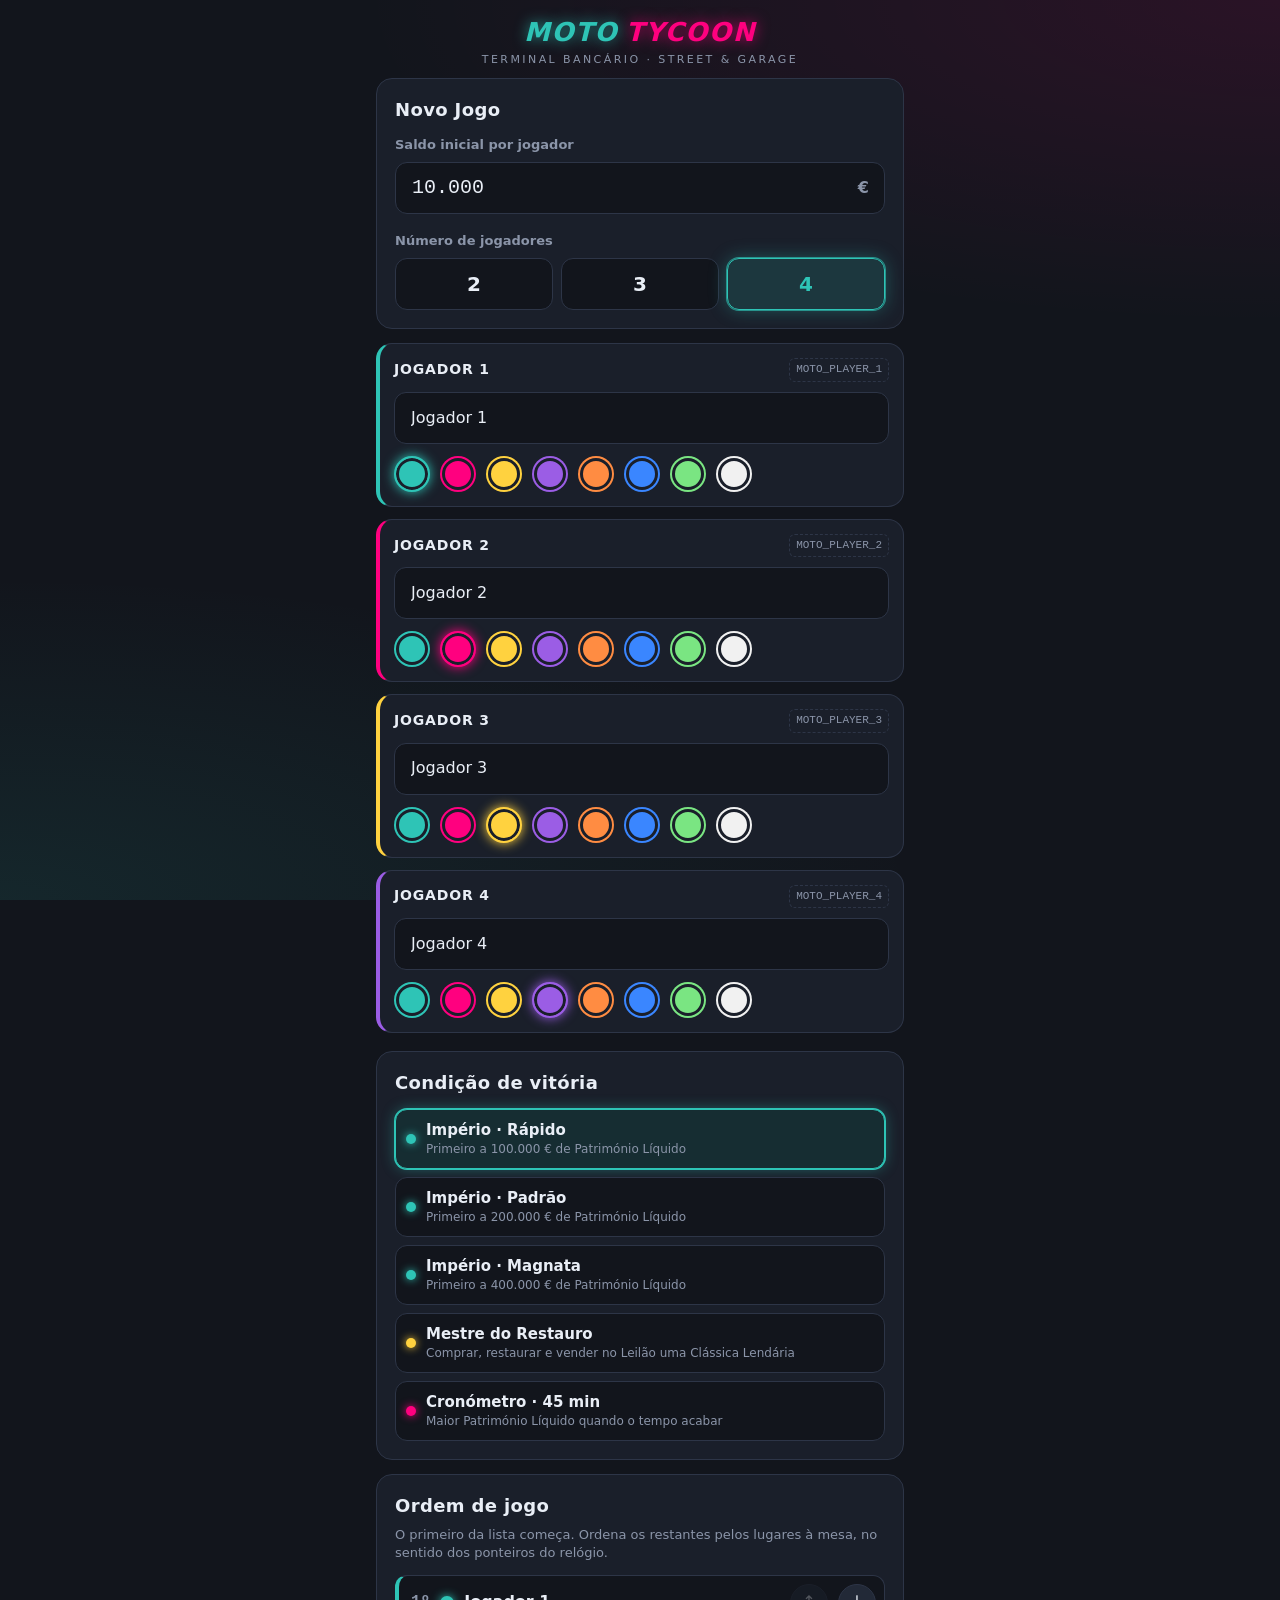
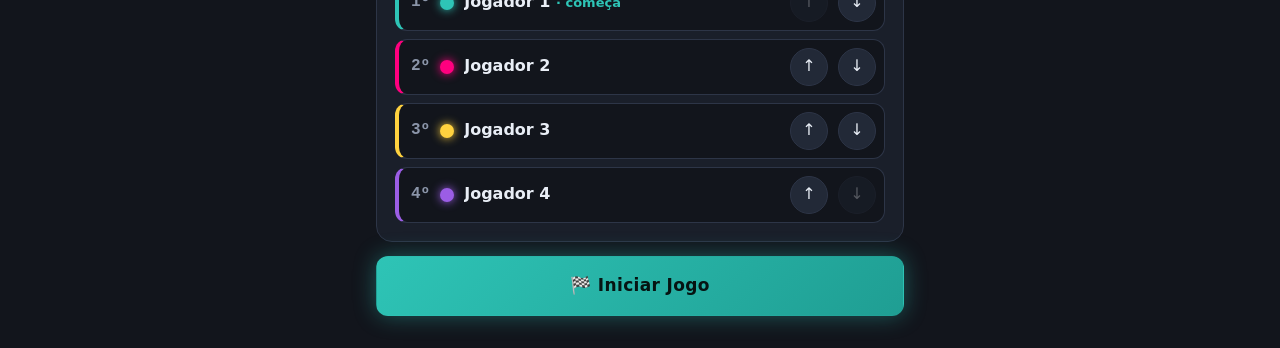
==== commit 65c7a0f8: "Regras 2.1: Partida a 2.000 €, saldo inicial de 10.000 € e 1 avaria na compra - Partida: subvenção d" ====
--- a/index.html
+++ b/index.html
@@ -29,7 +29,7 @@
       <label class="field">
         <span class="field-label">Saldo inicial por jogador</span>
         <span class="input-money">
-          <input id="setupBalance" type="text" inputmode="numeric" autocomplete="off" value="7.500">
+          <input id="setupBalance" type="text" inputmode="numeric" autocomplete="off" value="10.000">
           <span class="input-suffix">€</span>
         </span>
       </label>
@@ -180,8 +180,14 @@
 
       <h3 class="section-title ref-title">Partida (por volta)</h3>
       <div class="card ref-card">
-        <p><strong>1.000 €</strong> + <strong>10%</strong> do rendimento nas Apps de cada mota (com desconto das avarias) + <strong>rendimento das motas nas Apps</strong> + bónus das Clássicas.</p>
+        <p><strong>2.000 €</strong> + <strong>10%</strong> do rendimento nas Apps de cada mota (com desconto das avarias) + <strong>rendimento das motas nas Apps</strong> + bónus das Clássicas.</p>
         <p class="ref-small">Bónus das Clássicas: Normal +100 € · Rara +250 € · Épica +500 € · Lendária +1.000 €. As Clássicas rendem +20% nas Apps.</p>
+      </div>
+
+      <h3 class="section-title ref-title">Compras e cartas de evento</h3>
+      <div class="card ref-card">
+        <p><strong>Sucata e Feira:</strong> a mota comprada leva <strong>1 avaria</strong>, tirada só depois da compra (máximo de 2 avarias por mota mantém-se).</p>
+        <p><strong>Sorte / Azar e duplos:</strong> tira <strong>2 cartas e fica com 1</strong>; a outra vai para o fundo do baralho.</p>
       </div>
 
       <h3 class="section-title ref-title">Reparação na Oficina</h3>
@@ -275,6 +281,7 @@
     </div>
 
     <div id="pmStatus" class="pm-status"></div>
+    <button id="pmHabeas" type="button" class="btn btn-ghost btn-xl" hidden>📜 Sair da Polícia com Habeas Corpus</button>
 
     <div class="sub-tabs" role="tablist">
       <button type="button" class="sub-tab" data-pm-tab="money" aria-selected="true">💰 Saldo</button>
@@ -295,7 +302,7 @@
         <button type="button" class="btn" data-pm-tool="race">🏎️ Corrida</button>
       </div>
 
-      <span class="field-label">Cartas de Sorte / Azar</span>
+      <span class="field-label">Cartas de Sorte / Azar · tira 2, fica com 1</span>
       <div id="pmQuick" class="quick-actions"></div>
 
       <div class="custom-amount">
--- a/style.css
+++ b/style.css
@@ -912,6 +912,7 @@
 /* ---------- Ficha do jogador ---------- */
 .pm-status { margin: -6px 0 10px; display: flex; flex-wrap: wrap; gap: 4px; }
 .pm-status:empty { display: none; }
+#pmHabeas { margin-bottom: 12px; }
 .sub-tabs { display: grid; grid-template-columns: 1fr 1fr; gap: 6px; margin-bottom: 14px; }
 .sub-tab {
   min-height: 46px;
@@ -1063,6 +1064,7 @@
 .police-who small { color: var(--muted); }
 .police-btns { display: grid; grid-template-columns: repeat(3, 1fr); gap: 6px; }
 .police-btns .btn { padding: 0 6px; font-size: 13px; min-height: 52px; }
+.police-btns .po-habeas { grid-column: 1 / -1; min-height: 44px; }
 .po-done { margin: 0; font-size: 14px; }
 .police-row .hint { margin: 0; }
 
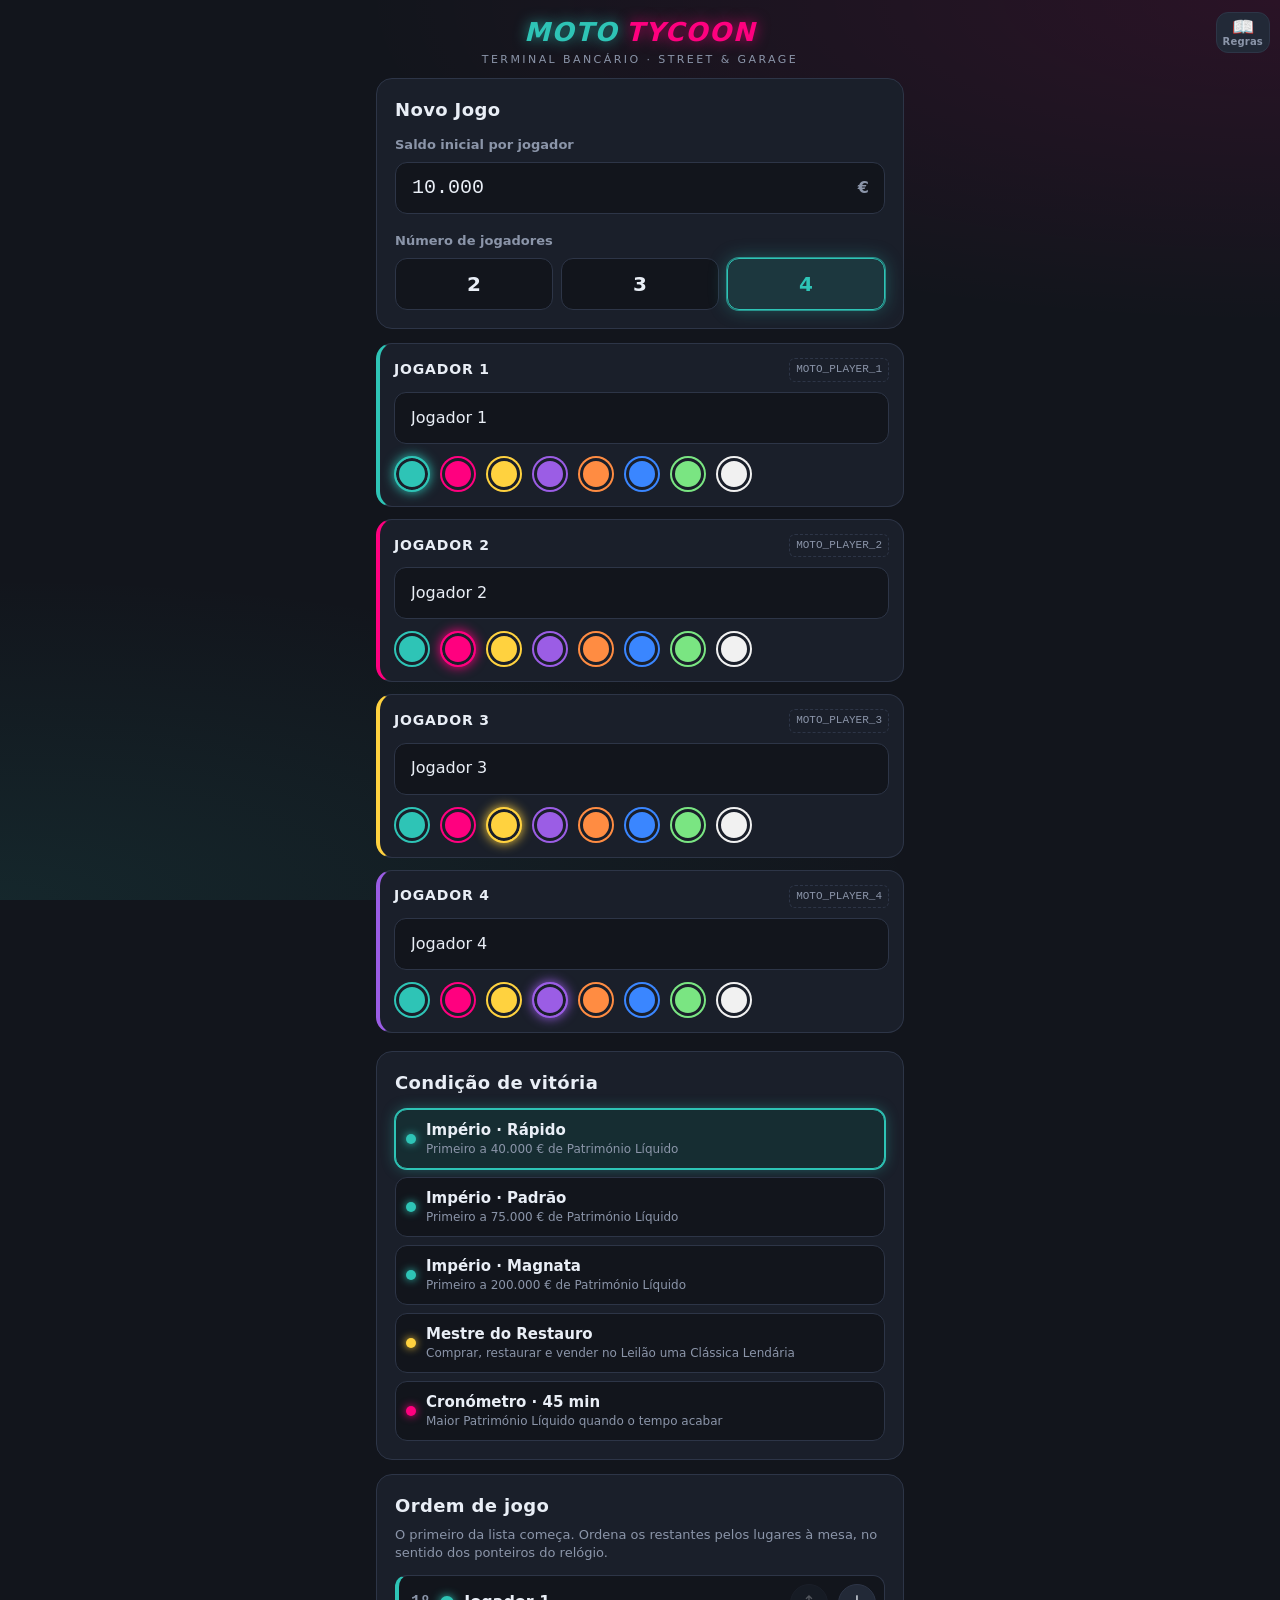
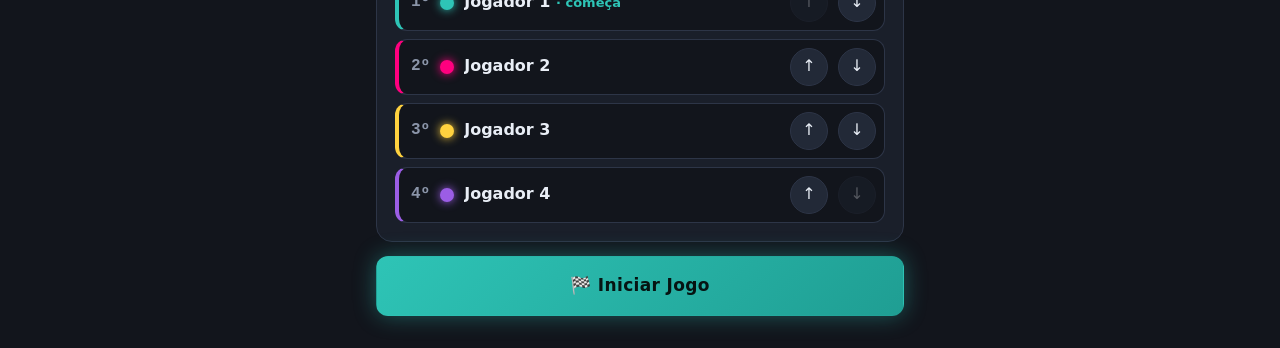
==== commit a25508ed: "Sorte/Azar volta a 1 carta, botão Novo jogo, manual sempre à mão e avisos de fim de contrato - Regra" ====
--- a/index.html
+++ b/index.html
@@ -16,6 +16,8 @@
 </head>
 <body>
   <header class="topbar">
+    <button id="newGameBtn" type="button" class="topbar-btn topbar-left" aria-label="Começar jogo novo">🆕<span>Novo jogo</span></button>
+    <button type="button" class="topbar-btn topbar-right" data-rules aria-label="Abrir o manual de regras">📖<span>Regras</span></button>
     <div class="brand">
       <span class="brand-title"><span class="brand-moto">MOTO</span><span class="brand-tycoon">TYCOON</span></span>
       <span class="brand-sub">Terminal Bancário · Street &amp; Garage</span>
@@ -176,7 +178,7 @@
 
     <!-- Regras -->
     <section id="tab-rules" class="tab-panel" role="tabpanel" hidden>
-      <a class="btn btn-primary btn-xl" href="regras.html" target="_blank" rel="noopener">📖 Abrir o Manual de Regras completo</a>
+      <button type="button" class="btn btn-primary btn-xl" data-rules>📖 Abrir o Manual de Regras completo</button>
 
       <h3 class="section-title ref-title">Partida (por volta)</h3>
       <div class="card ref-card">
@@ -187,7 +189,7 @@
       <h3 class="section-title ref-title">Compras e cartas de evento</h3>
       <div class="card ref-card">
         <p><strong>Sucata e Feira:</strong> a mota comprada leva <strong>1 avaria</strong>, tirada só depois da compra (máximo de 2 avarias por mota mantém-se).</p>
-        <p><strong>Sorte / Azar e duplos:</strong> tira <strong>2 cartas e fica com 1</strong>; a outra vai para o fundo do baralho.</p>
+        <p><strong>Sorte / Azar e duplos:</strong> tira <strong>só 1 carta</strong> e resolve-a (não pode escolher nem recusar).</p>
       </div>
 
       <h3 class="section-title ref-title">Reparação na Oficina</h3>
@@ -265,7 +267,7 @@
       <p class="hint">"Anular" repõe saldos. Para corrigir a garagem (motas, avarias, Apps), usa a ficha da mota.</p>
       <ul id="fullLog" class="log"></ul>
 
-      <button id="resetBtn" type="button" class="btn btn-danger btn-xl">⟲ Reiniciar Jogo</button>
+      <button id="resetBtn" type="button" class="btn btn-danger btn-xl">🆕 Começar jogo novo</button>
     </section>
   </main>
 
@@ -302,7 +304,7 @@
         <button type="button" class="btn" data-pm-tool="race">🏎️ Corrida</button>
       </div>
 
-      <span class="field-label">Cartas de Sorte / Azar · tira 2, fica com 1</span>
+      <span class="field-label">Cartas de Sorte / Azar</span>
       <div id="pmQuick" class="quick-actions"></div>
 
       <div class="custom-amount">
@@ -434,9 +436,9 @@
         <small>Escreve o número da carta ou parte do nome</small>
       </div>
       <button type="button" class="icon-btn" data-close aria-label="Fechar">✕</button>
-    </div>
-    <input id="motoSearch" class="input-plain moto-search" type="search" placeholder="ex: 40 ou bimota" autocomplete="off" enterkeyhint="search">
-    <ul id="motoList" class="moto-list"></ul>
+      <input id="motoSearch" class="input-plain moto-search" type="search" placeholder="ex: 40 ou bimota" autocomplete="off" enterkeyhint="search">
+    </div>
+  <ul id="motoList" class="moto-list"></ul>
   </dialog>
 
   <!-- ============ SCANNER ============ -->
@@ -478,6 +480,24 @@
     </form>
   </dialog>
 
+  <!-- ============ FIM DE CONTRATO NAS APPS ============ -->
+  <dialog id="contractModal" class="sheet sheet-small contract-modal">
+    <h2 id="contractTitle" class="confirm-title"></h2>
+    <ul id="contractList" class="contract-list"></ul>
+    <p id="contractNote" class="confirm-msg"></p>
+    <button type="button" class="btn btn-primary btn-xl" data-close>✔ Feito, carta tirada do tabuleiro</button>
+  </dialog>
+
+  <!-- ============ MANUAL DE REGRAS (abre por cima de tudo) ============ -->
+  <dialog id="rulesModal" class="rules-modal">
+    <div class="rules-head">
+      <h2>📖 Manual de Regras</h2>
+      <a class="link-btn" href="regras.html" target="_blank" rel="noopener">Abrir à parte ↗</a>
+      <button type="button" class="icon-btn" data-close aria-label="Fechar o manual">✕</button>
+    </div>
+    <iframe id="rulesFrame" title="Manual de Regras"></iframe>
+  </dialog>
+
   <div id="toast" class="toast" role="status" aria-live="polite"></div>
 </body>
 </html>
--- a/style.css
+++ b/style.css
@@ -56,8 +56,33 @@
 
 /* ---------- Topbar ---------- */
 .topbar {
+  position: relative;
   padding: calc(env(safe-area-inset-top) + 14px) var(--gutter) 10px;
   text-align: center;
+}
+.topbar-btn {
+  position: absolute;
+  top: calc(env(safe-area-inset-top) + 12px);
+  display: flex;
+  flex-direction: column;
+  align-items: center;
+  gap: 1px;
+  min-width: 52px;
+  padding: 5px 6px;
+  border: 1px solid var(--border);
+  border-radius: var(--radius-sm);
+  background: var(--surface-2);
+  font-size: 18px;
+  line-height: 1;
+}
+.topbar-btn span { font-size: 10px; font-weight: 700; color: var(--muted); letter-spacing: 0.02em; }
+.topbar-btn:active { transform: scale(0.95); }
+.topbar-left { left: 10px; }
+.topbar-right { right: 10px; }
+@media (max-width: 400px) {
+  .topbar { padding-left: 70px; padding-right: 70px; }
+  .brand-title { font-size: 22px; }
+  .brand-sub { letter-spacing: 0.12em; }
 }
 .brand { display: flex; flex-direction: column; align-items: center; gap: 2px; }
 .brand-title {
@@ -571,7 +596,20 @@
   dialog.sheet { margin: auto; border-radius: 22px; border-bottom: 1px solid var(--border); max-height: 94dvh; }
 }
 
-.sheet-head { display: flex; align-items: center; gap: 12px; margin-bottom: 14px; }
+/* O cabeçalho fica preso ao topo: ✕ e 📖 continuam à mão quando o formulário é comprido */
+.sheet-head {
+  position: sticky;
+  top: -18px;
+  z-index: 3;
+  display: flex;
+  flex-wrap: wrap;
+  align-items: center;
+  gap: 10px;
+  margin: -18px calc(var(--gutter) * -1) 14px;
+  padding: 18px var(--gutter) 10px;
+  background: var(--surface);
+}
+.sheet-head .moto-search { flex-basis: 100%; margin: 4px 0 0; }
 .sheet-head-text { flex: 1; min-width: 0; }
 .sheet-head-text h2 { font-size: 20px; overflow: hidden; text-overflow: ellipsis; white-space: nowrap; }
 .sheet-head-text small { font-size: 13px; color: var(--muted); }
@@ -674,6 +712,64 @@
 .sheet-small { max-width: 420px; }
 .confirm-title { font-size: 20px; margin-bottom: 8px; }
 .confirm-msg { color: var(--muted); margin: 0 0 18px; }
+/* Botão 📖 no canto dos diálogos pequenos (sem cabeçalho) */
+.rules-corner { position: absolute; top: 12px; right: 12px; z-index: 3; }
+.rules-corner ~ .confirm-title, .rules-corner ~ form .confirm-title { padding-right: 44px; }
+
+/* ---------- Fim de contrato nas Apps ---------- */
+.contract-modal { border-top: 3px solid var(--dmg-yellow); }
+.contract-list { list-style: none; margin: 0 0 14px; padding: 0; display: grid; gap: 8px; }
+.contract-list li {
+  display: grid;
+  gap: 2px;
+  padding: 10px 12px;
+  border: 1px solid rgba(255, 210, 63, 0.45);
+  border-left: 4px solid var(--pc);
+  border-radius: var(--radius-sm);
+  background: rgba(255, 210, 63, 0.08);
+  font-size: 14px;
+}
+.contract-list li > b:first-child { font-size: 16px; }
+.contract-list small { color: var(--muted); font-size: 13px; }
+.contract-owner { color: var(--pc); }
+.contract-warn {
+  display: grid;
+  gap: 4px;
+  margin-bottom: 14px;
+  padding: 12px 14px;
+  border: 1px solid var(--dmg-yellow);
+  border-radius: var(--radius-sm);
+  background: rgba(255, 210, 63, 0.1);
+  font-size: 14px;
+}
+.contract-warn > b { color: var(--dmg-yellow); font-size: 15px; }
+.contract-warn small { color: var(--muted); font-size: 12px; }
+
+/* ---------- Manual de regras em ecrã inteiro ---------- */
+.rules-modal {
+  width: 100%;
+  max-width: 900px;
+  height: 100dvh;
+  max-height: 100dvh;
+  margin: 0 auto;
+  padding: 0;
+  display: none;
+  flex-direction: column;
+  background: var(--surface);
+  color: var(--text);
+  border: 0;
+}
+.rules-modal[open] { display: flex; animation: sheet-in 0.22s ease-out; }
+.rules-head {
+  display: flex;
+  align-items: center;
+  gap: 12px;
+  padding: calc(env(safe-area-inset-top) + 10px) var(--gutter) 10px;
+  border-bottom: 1px solid var(--border);
+}
+.rules-head h2 { flex: 1; min-width: 0; font-size: 18px; white-space: nowrap; overflow: hidden; text-overflow: ellipsis; }
+.rules-head .link-btn { text-decoration: none; white-space: nowrap; }
+.rules-modal iframe { flex: 1; width: 100%; border: 0; background: #fff; }
 
 /* ---------- Toast ---------- */
 .toast {
@@ -809,7 +905,6 @@
 
 /* ---------- Catálogo de motas ---------- */
 .sheet-tall { min-height: 80dvh; }
-.moto-search { position: sticky; top: -18px; z-index: 1; margin-bottom: 12px; }
 .moto-list { list-style: none; margin: 0; padding: 0; display: grid; gap: 8px; }
 .moto-row, .moto-pick {
   display: flex;
@@ -1102,6 +1197,15 @@
   border-radius: var(--radius);
 }
 .slot-card.is-free { border-style: dashed; border-top-style: dashed; }
+.slot-card.is-ending { border-color: var(--dmg-yellow); box-shadow: 0 0 14px rgba(255, 210, 63, 0.25); }
+.slot-ending {
+  padding: 4px 8px;
+  border-radius: 8px;
+  background: rgba(255, 210, 63, 0.14);
+  color: var(--dmg-yellow);
+  font-size: 11px;
+  font-weight: 700;
+}
 .slot-head { display: flex; align-items: baseline; justify-content: space-between; gap: 6px; }
 .slot-head b { font-size: 13px; letter-spacing: 0.04em; }
 .slot-head span { font-size: 11px; color: var(--muted); font-family: var(--font-num); }
